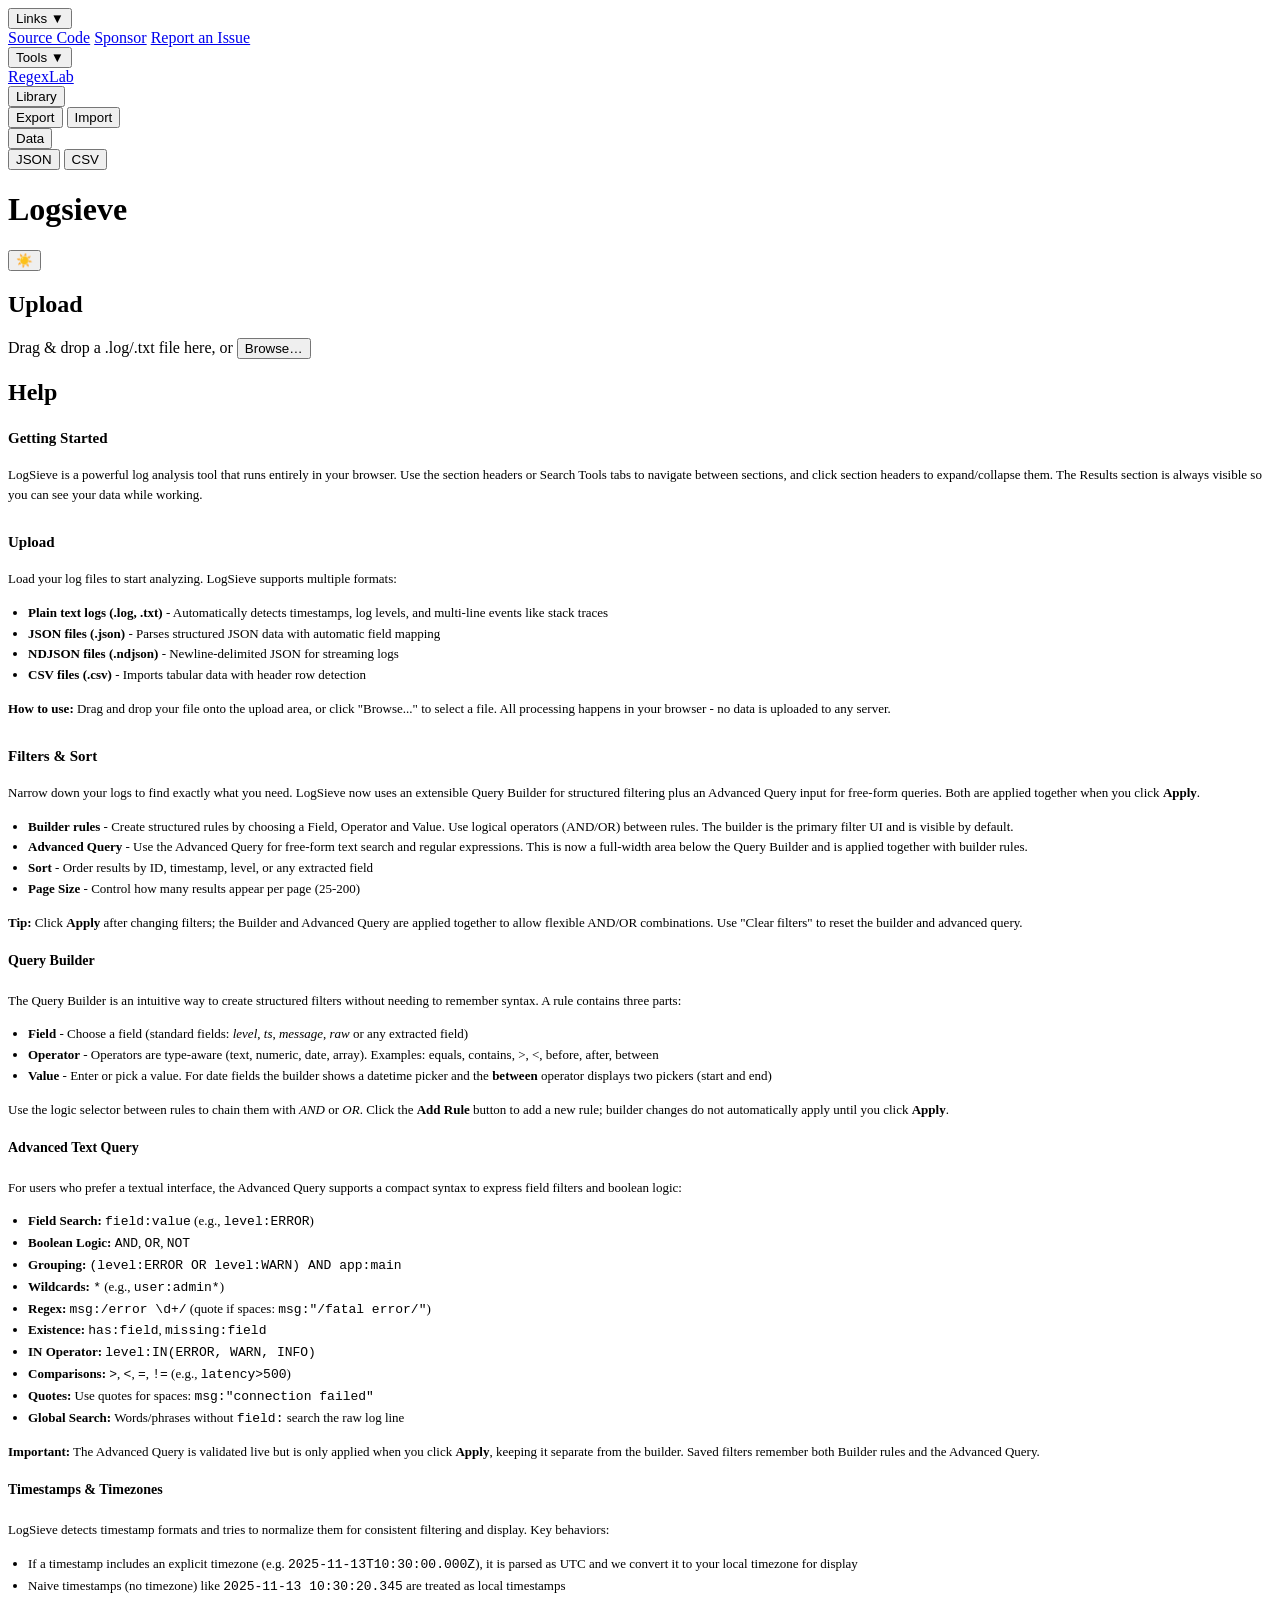
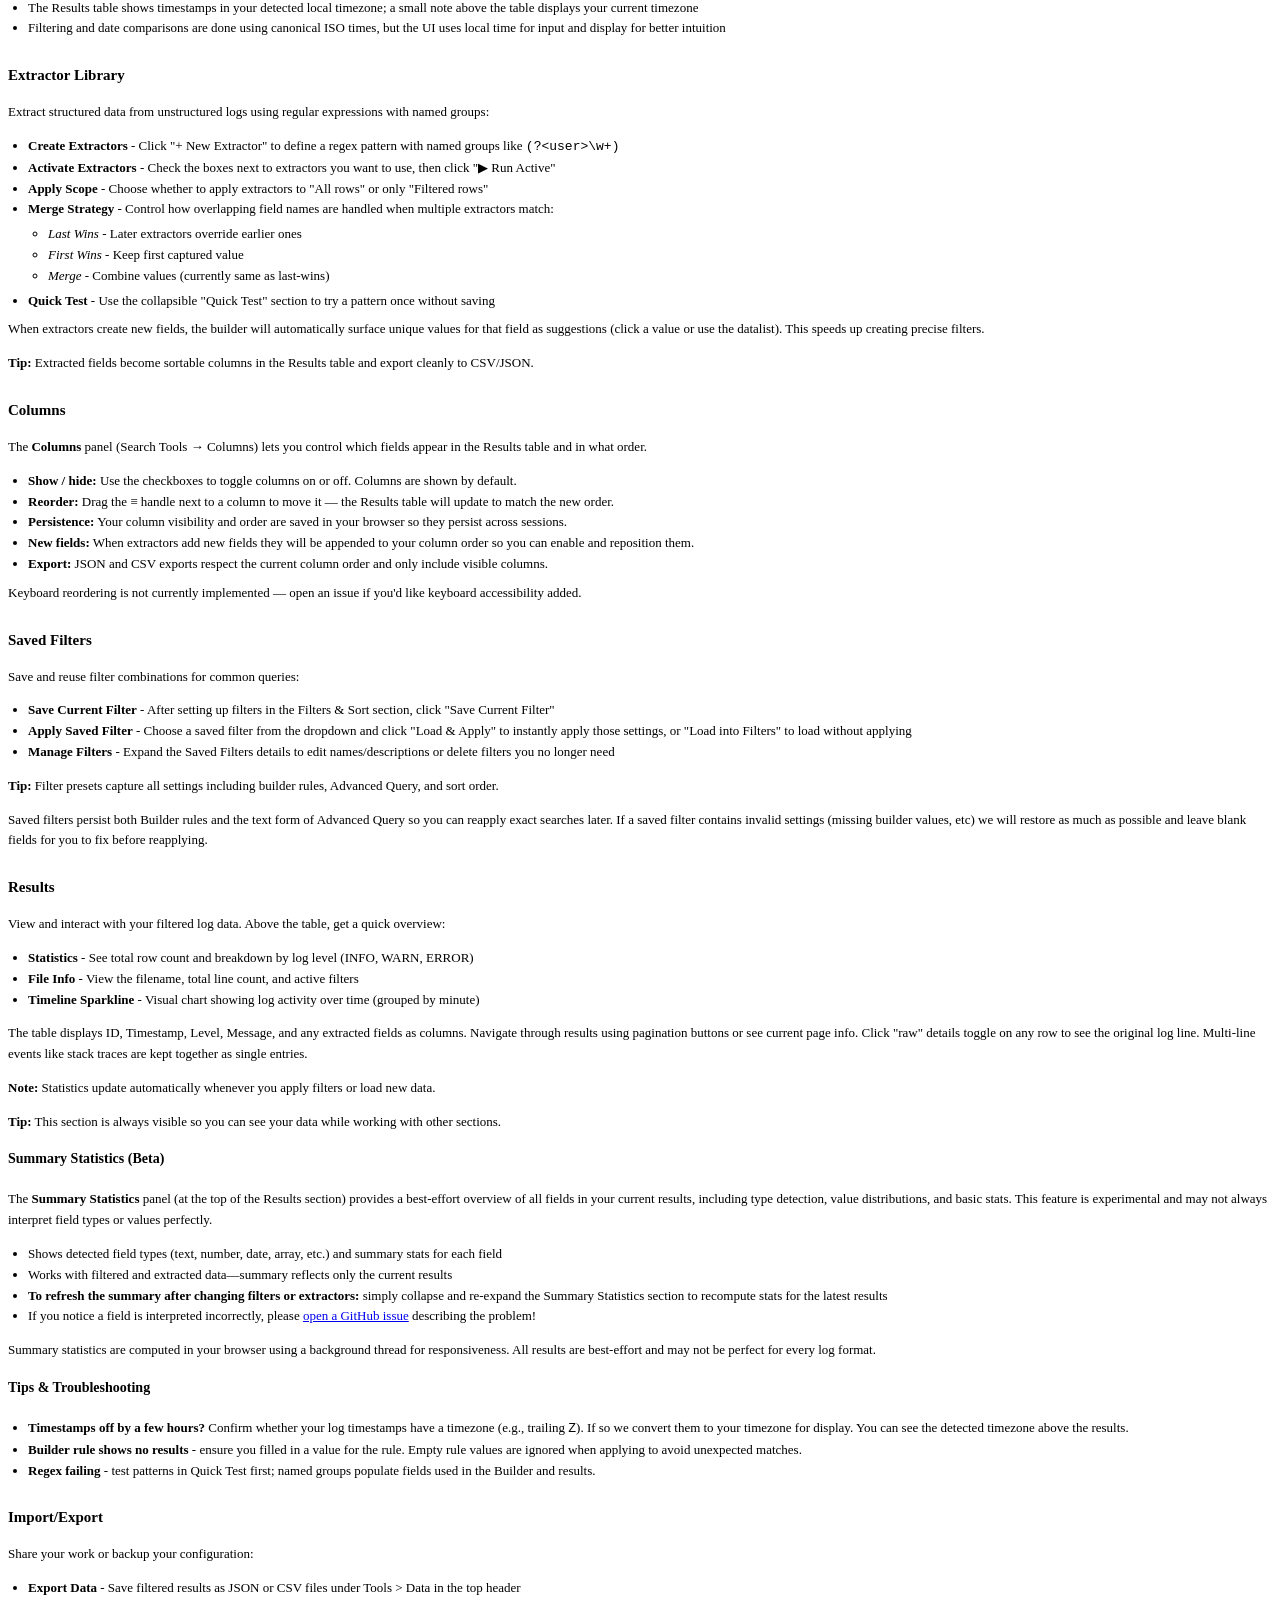
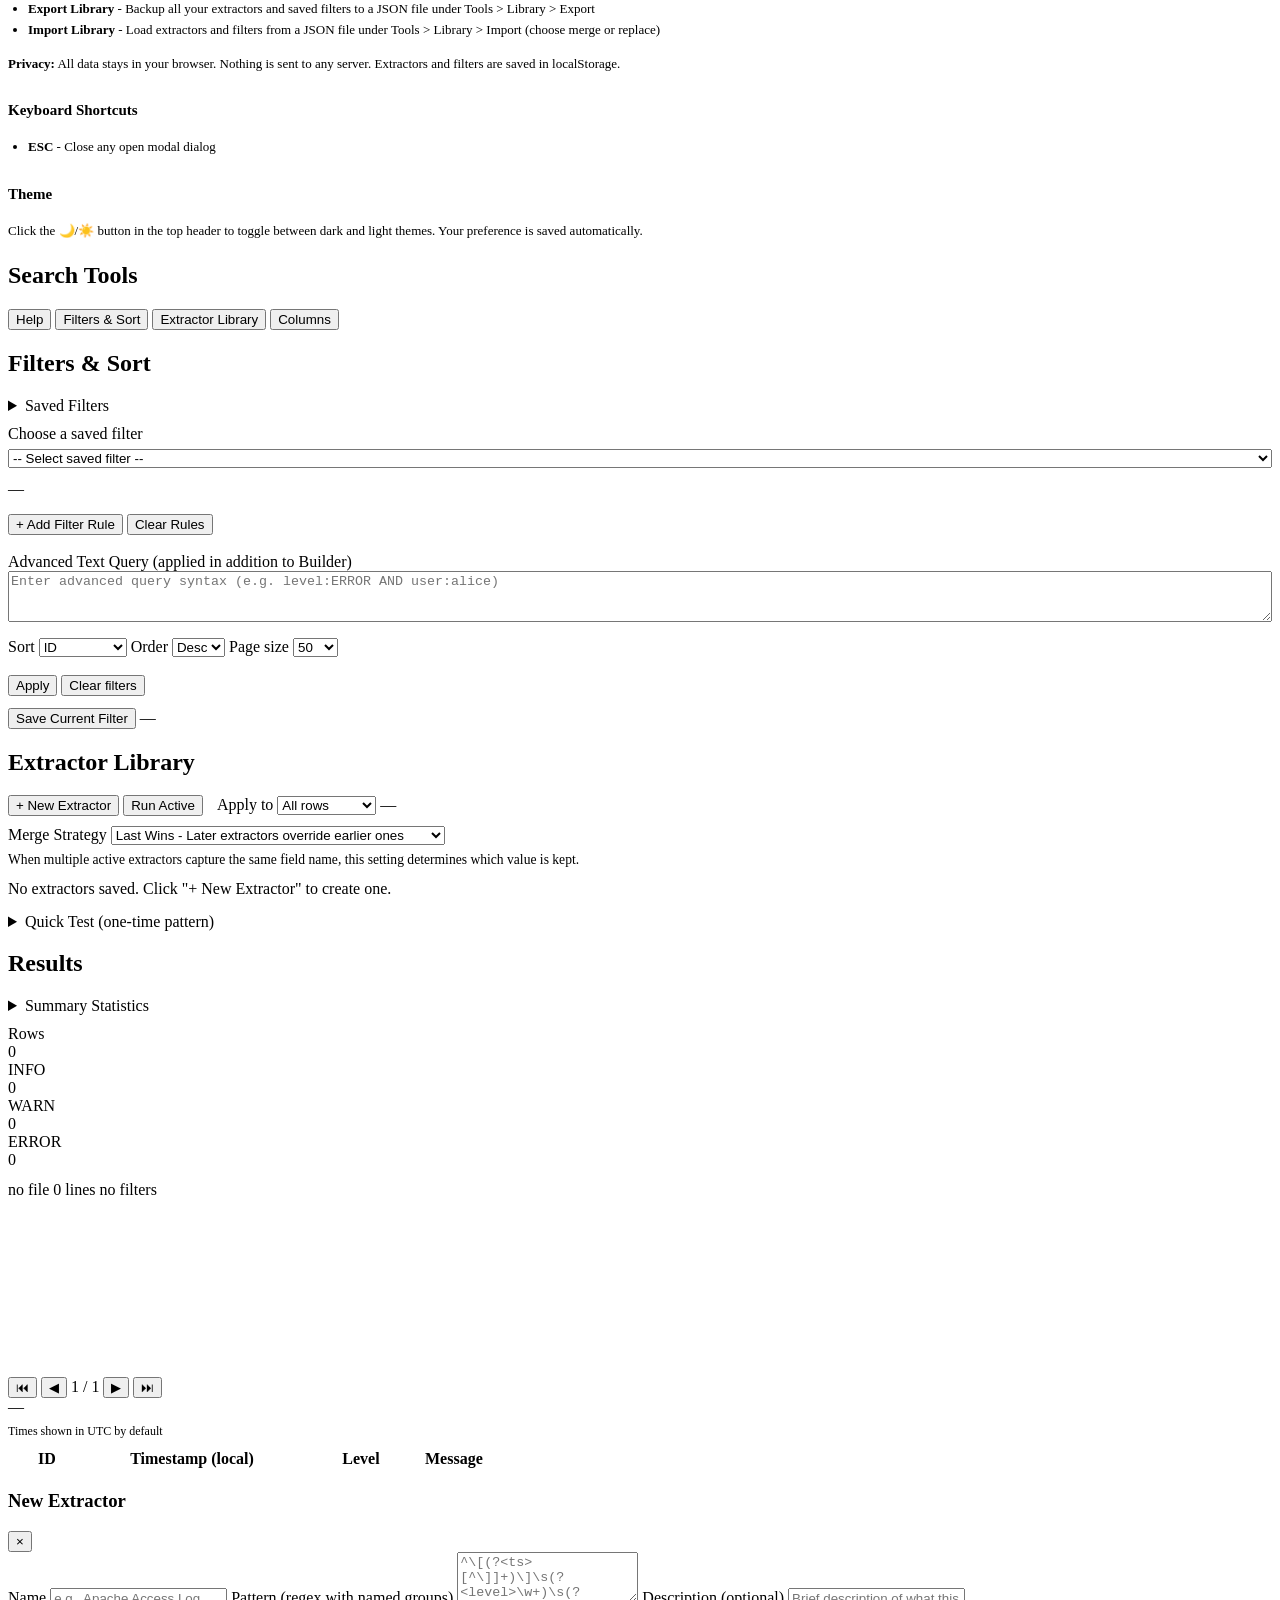
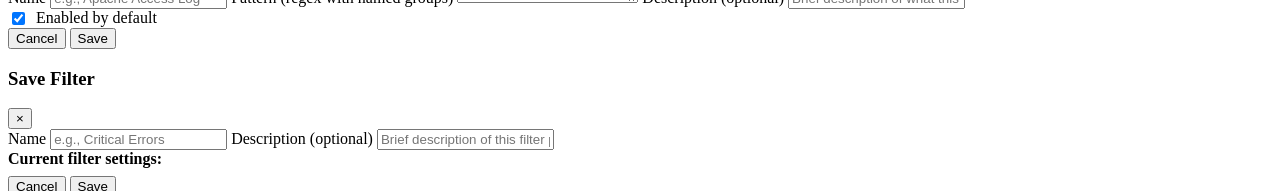
==== index.html @ e7fd7c41 "Update copyright information and repository links in documentation" ====
<!doctype html>
<html lang="en">

<head>
  <meta charset="utf-8" />
  <meta name="viewport" content="width=device-width, initial-scale=1, maximum-scale=5, user-scalable=yes" />
  <title>LogSieve — single‑file web app</title>
  <link rel="stylesheet" href="logsieve.css">
</head>

<body>
  <header>
    <div class="header-top">
      <div class="dropdown-group">
        <div class="dropdown">
          <button class="btn dropdown-toggle" id="linksDropdown">Links ▼</button>
          <div class="dropdown-menu" id="linksMenu">
            <a href="https://github.com/McIndi/logsieve" target="_blank">Source Code</a>
            <a href="https://github.com/sponsors/notesofcliff" target="_blank">Sponsor</a>
            <a href="https://github.com/McIndi/logsieve/issues" target="_blank">Report an Issue</a>
          </div>
        </div>
        <div class="dropdown">
          <button class="btn dropdown-toggle" id="toolsDropdown">Tools ▼</button>
          <div class="dropdown-menu" id="toolsMenu">
            <a href="regexlab.html">RegexLab</a>
            <div class="dropdown-submenu">
              <button class="dropdown-submenu-toggle">Library</button>
              <div class="dropdown-menu">
                <button id="exportLibrary">Export</button>
                <button id="importLibrary">Import</button>
              </div>
            </div>
            <div class="dropdown-submenu">
              <button class="dropdown-submenu-toggle">Data</button>
              <div class="dropdown-menu">
                <button id="exportJSON">JSON</button>
                <button id="exportCSV">CSV</button>
              </div>
            </div>
          </div>
        </div>
      </div>
      <h1>Logsieve</h1>
      <button class="btn theme-toggle" id="themeToggle" title="Toggle theme">
        <span class="theme-icon">☀️</span>
      </button>
      <input type="file" id="importFile" accept=".json" hidden />
    </div>
  </header>

  <div class="app-container">
    <!-- Sidebar removed — navigation is now performed via section headers and Search Tools tabs -->

    <main class="main-content">
      <!-- Upload Section (moved to top) -->
      <section class="section-card active" id="section-upload" data-section="upload">
        <h2 class="section-header">
          <span>Upload</span>
        </h2>
        <div class="section-content">
          <div class="pad">
            <div id="drop" class="drop">
              Drag & drop a .log/.txt file here, or <button class="btn" id="pick">Browse…</button>
              <input type="file" id="file" accept=".log,.txt,.json,.ndjson,.csv" hidden />
            </div>
            <div id="uploadProgress" class="progress-container" style="display:none;">
              <div class="progress-bar">
                <div class="progress-fill" id="uploadProgressFill"></div>
              </div>
              <div class="progress-text" id="uploadProgressText">Parsing...</div>
            </div>
          </div>
        </div>
      </section>

      <!-- Help Section -->
      <section class="section-card" id="section-help" data-section="help">
        <h2 class="section-header">
          <span>Help</span>
        </h2>
        <div class="section-content">
          <div class="pad">
            <div style="font-size:13px; line-height:1.6; color:var(--muted)">
              <h3 style="margin-top:0; font-size:15px; color:var(--ink)">Getting Started</h3>
              <p>LogSieve is a powerful log analysis tool that runs entirely in your browser. Use the section headers or
                Search Tools tabs to navigate between sections, and click section headers to expand/collapse them. The
                Results section is always visible so you can see your data while working.</p>

              <h3 style="margin-top:1.5rem; font-size:15px; color:var(--ink)">Upload</h3>
              <p>Load your log files to start analyzing. LogSieve supports multiple formats:</p>
              <ul style="margin:8px 0; padding-left:20px">
                <li><strong>Plain text logs (.log, .txt)</strong> - Automatically detects timestamps, log levels, and
                  multi-line events like stack traces</li>
                <li><strong>JSON files (.json)</strong> - Parses structured JSON data with automatic field mapping</li>
                <li><strong>NDJSON files (.ndjson)</strong> - Newline-delimited JSON for streaming logs</li>
                <li><strong>CSV files (.csv)</strong> - Imports tabular data with header row detection</li>
              </ul>
              <p><strong>How to use:</strong> Drag and drop your file onto the upload area, or click "Browse..." to
                select a file. All processing happens in your browser - no data is uploaded to any server.</p>

              <h3 style="margin-top:1.5rem; font-size:15px; color:var(--ink)">Filters & Sort</h3>
              <p>Narrow down your logs to find exactly what you need. LogSieve now uses an extensible Query Builder for
                structured filtering plus an Advanced Query input for free-form queries. Both are applied together when
                you click <strong>Apply</strong>.</p>
              <ul style="margin:8px 0; padding-left:20px">
                <li><strong>Builder rules</strong> - Create structured rules by choosing a Field, Operator and Value.
                  Use logical operators (AND/OR) between rules. The builder is the primary filter UI and is visible by
                  default.</li>
                <li><strong>Advanced Query</strong> - Use the Advanced Query for free-form text search and regular
                  expressions. This is now a full-width area below the Query Builder and is applied together with
                  builder rules.</li>
                <li><strong>Sort</strong> - Order results by ID, timestamp, level, or any extracted field</li>
                <li><strong>Page Size</strong> - Control how many results appear per page (25-200)</li>
              </ul>
              <p><strong>Tip:</strong> Click <strong>Apply</strong> after changing filters; the Builder and Advanced
                Query are applied together to allow flexible AND/OR combinations. Use "Clear filters" to reset the
                builder and advanced query.</p>

              <h4 style="margin-top:1rem; font-size:14px; color:var(--ink)">Query Builder</h4>
              <p>The Query Builder is an intuitive way to create structured filters without needing to remember syntax.
                A rule contains three parts:</p>
              <ul style="margin:8px 0; padding-left:20px">
                <li><strong>Field</strong> - Choose a field (standard fields: <em>level</em>, <em>ts</em>,
                  <em>message</em>, <em>raw</em> or any extracted field)
                </li>
                <li><strong>Operator</strong> - Operators are type-aware (text, numeric, date, array). Examples: equals,
                  contains, &gt;, &lt;, before, after, between</li>
                <li><strong>Value</strong> - Enter or pick a value. For date fields the builder shows a datetime picker
                  and the <strong>between</strong> operator displays two pickers (start and end)</li>
              </ul>
              <p>Use the logic selector between rules to chain them with <em>AND</em> or <em>OR</em>. Click the
                <strong>Add Rule</strong> button to add a new rule; builder changes do not automatically apply until you
                click <strong>Apply</strong>.
              </p>

              <h4 style="margin-top:1rem; font-size:14px; color:var(--ink)">Advanced Text Query</h4>
              <p>For users who prefer a textual interface, the Advanced Query supports a compact syntax to express field
                filters and boolean logic:</p>
              <ul style="margin:8px 0; padding-left:20px">
                <li><strong>Field Search:</strong> <code>field:value</code> (e.g., <code>level:ERROR</code>)</li>
                <li><strong>Boolean Logic:</strong> <code>AND</code>, <code>OR</code>, <code>NOT</code></li>
                <li><strong>Grouping:</strong> <code>(level:ERROR OR level:WARN) AND app:main</code></li>
                <li><strong>Wildcards:</strong> <code>*</code> (e.g., <code>user:admin*</code>)</li>
                <li><strong>Regex:</strong> <code>msg:/error \d+/</code> (quote if spaces:
                  <code>msg:"/fatal error/"</code>)</li>
                <li><strong>Existence:</strong> <code>has:field</code>, <code>missing:field</code></li>
                <li><strong>IN Operator:</strong> <code>level:IN(ERROR, WARN, INFO)</code></li>
                <li><strong>Comparisons:</strong> <code>&gt;</code>, <code>&lt;</code>, <code>=</code>, <code>!=</code>
                  (e.g., <code>latency&gt;500</code>)</li>
                <li><strong>Quotes:</strong> Use quotes for spaces: <code>msg:"connection failed"</code></li>
                <li><strong>Global Search:</strong> Words/phrases without <code>field:</code> search the raw log line
                </li>
              </ul>
              <p><strong>Important:</strong> The Advanced Query is validated live but is only applied when you click
                <strong>Apply</strong>, keeping it separate from the builder. Saved filters remember both Builder rules
                and the Advanced Query.
              </p>

              <h4 style="margin-top:1rem; font-size:14px; color:var(--ink)">Timestamps & Timezones</h4>
              <p>LogSieve detects timestamp formats and tries to normalize them for consistent filtering and display.
                Key behaviors:</p>
              <ul style="margin:8px 0; padding-left:20px">
                <li>If a timestamp includes an explicit timezone (e.g. <code>2025-11-13T10:30:00.000Z</code>), it is
                  parsed as UTC and we convert it to your local timezone for display</li>
                <li>Naive timestamps (no timezone) like <code>2025-11-13 10:30:20.345</code> are treated as local
                  timestamps</li>
                <li>The Results table shows timestamps in your detected local timezone; a small note above the table
                  displays your current timezone</li>
                <li>Filtering and date comparisons are done using canonical ISO times, but the UI uses local time for
                  input and display for better intuition</li>
              </ul>

              <h3 style="margin-top:1.5rem; font-size:15px; color:var(--ink)">Extractor Library</h3>
              <p>Extract structured data from unstructured logs using regular expressions with named groups:</p>
              <ul style="margin:8px 0; padding-left:20px">
                <li><strong>Create Extractors</strong> - Click "+ New Extractor" to define a regex pattern with named
                  groups like <code>(?&lt;user&gt;\w+)</code></li>
                <li><strong>Activate Extractors</strong> - Check the boxes next to extractors you want to use, then
                  click "▶ Run Active"</li>
                <li><strong>Apply Scope</strong> - Choose whether to apply extractors to "All rows" or only "Filtered
                  rows"</li>
                <li><strong>Merge Strategy</strong> - Control how overlapping field names are handled when multiple
                  extractors match:
                  <ul style="margin:4px 0; padding-left:20px">
                    <li><em>Last Wins</em> - Later extractors override earlier ones</li>
                    <li><em>First Wins</em> - Keep first captured value</li>
                    <li><em>Merge</em> - Combine values (currently same as last-wins)</li>
                  </ul>
                </li>
                <li><strong>Quick Test</strong> - Use the collapsible "Quick Test" section to try a pattern once without
                  saving</li>
              </ul>
              <p style="margin-top:8px">When extractors create new fields, the builder will automatically surface unique
                values for that field as suggestions (click a value or use the datalist). This speeds up creating
                precise filters.</p>
              <p><strong>Tip:</strong> Extracted fields become sortable columns in the Results table and export cleanly
                to CSV/JSON.</p>
              <h3 style="margin-top:1.5rem; font-size:15px; color:var(--ink)">Columns</h3>
              <p>The <strong>Columns</strong> panel (Search Tools → Columns) lets you control which fields appear in the
                Results table and in what order.</p>
              <ul style="margin:8px 0; padding-left:20px">
                <li><strong>Show / hide:</strong> Use the checkboxes to toggle columns on or off. Columns are shown by
                  default.</li>
                <li><strong>Reorder:</strong> Drag the ≡ handle next to a column to move it — the Results table will
                  update to match the new order.</li>
                <li><strong>Persistence:</strong> Your column visibility and order are saved in your browser so they
                  persist across sessions.</li>
                <li><strong>New fields:</strong> When extractors add new fields they will be appended to your column
                  order so you can enable and reposition them.</li>
                <li><strong>Export:</strong> JSON and CSV exports respect the current column order and only include
                  visible columns.</li>
              </ul>
              <p style="margin-top:6px; color:var(--muted); font-size:13px">Keyboard reordering is not currently
                implemented — open an issue if you'd like keyboard accessibility added.</p>

              <h3 style="margin-top:1.5rem; font-size:15px; color:var(--ink)">Saved Filters</h3>
              <p>Save and reuse filter combinations for common queries:</p>
              <ul style="margin:8px 0; padding-left:20px">
                <li><strong>Save Current Filter</strong> - After setting up filters in the Filters & Sort section, click
                  "Save Current Filter"</li>
                <li><strong>Apply Saved Filter</strong> - Choose a saved filter from the dropdown and click "Load &
                  Apply" to instantly apply those settings, or "Load into Filters" to load without applying</li>
                <li><strong>Manage Filters</strong> - Expand the Saved Filters details to edit names/descriptions or
                  delete filters you no longer need</li>
              </ul>
              <p><strong>Tip:</strong> Filter presets capture all settings including builder rules, Advanced Query, and
                sort order.</p>
              <p>Saved filters persist both Builder rules and the text form of Advanced Query so you can reapply exact
                searches later. If a saved filter contains invalid settings (missing builder values, etc) we will
                restore as much as possible and leave blank fields for you to fix before reapplying.</p>

              <h3 style="margin-top:1.5rem; font-size:15px; color:var(--ink)">Results</h3>

              <p>View and interact with your filtered log data. Above the table, get a quick overview:</p>
              <ul style="margin:8px 0; padding-left:20px">
                <li><strong>Statistics</strong> - See total row count and breakdown by log level (INFO, WARN, ERROR)</li>
                <li><strong>File Info</strong> - View the filename, total line count, and active filters</li>
                <li><strong>Timeline Sparkline</strong> - Visual chart showing log activity over time (grouped by minute)</li>
              </ul>
              <p>The table displays ID, Timestamp, Level, Message, and any extracted fields as columns. Navigate through results using pagination buttons or see current page info. Click "raw" details toggle on any row to see the original log line. Multi-line events like stack traces are kept together as single entries.</p>
              <p><strong>Note:</strong> Statistics update automatically whenever you apply filters or load new data.</p>
              <p><strong>Tip:</strong> This section is always visible so you can see your data while working with other sections.</p>

              <h4 style="margin-top:1rem; font-size:14px; color:var(--ink)">Summary Statistics (Beta)</h4>
              <p>The <strong>Summary Statistics</strong> panel (at the top of the Results section) provides a best-effort overview of all fields in your current results, including type detection, value distributions, and basic stats. This feature is experimental and may not always interpret field types or values perfectly.</p>
              <ul style="margin:8px 0; padding-left:20px">
                <li>Shows detected field types (text, number, date, array, etc.) and summary stats for each field</li>
                <li>Works with filtered and extracted data—summary reflects only the current results</li>
                <li><strong>To refresh the summary after changing filters or extractors:</strong> simply collapse and re-expand the Summary Statistics section to recompute stats for the latest results</li>
                <li>If you notice a field is interpreted incorrectly, please <a href="https://github.com/McIndi/logsieve/issues" target="_blank">open a GitHub issue</a> describing the problem!</li>
              </ul>
              <p style="color:var(--muted); font-size:13px">Summary statistics are computed in your browser using a background thread for responsiveness. All results are best-effort and may not be perfect for every log format.</p>

              <h4 style="margin-top:1rem; font-size:14px; color:var(--ink)">Tips & Troubleshooting</h4>
              <ul style="margin:8px 0; padding-left:20px">
                <li><strong>Timestamps off by a few hours?</strong> Confirm whether your log timestamps have a timezone
                  (e.g., trailing <code>Z</code>). If so we convert them to your timezone for display. You can see the
                  detected timezone above the results.</li>
                <li><strong>Builder rule shows no results</strong> - ensure you filled in a value for the rule. Empty
                  rule values are ignored when applying to avoid unexpected matches.</li>
                <li><strong>Regex failing</strong> - test patterns in Quick Test first; named groups populate fields
                  used in the Builder and results.</li>
              </ul>

              <h3 style="margin-top:1.5rem; font-size:15px; color:var(--ink)">Import/Export</h3>
              <p>Share your work or backup your configuration:</p>
              <ul style="margin:8px 0; padding-left:20px">
                <li><strong>Export Data</strong> - Save filtered results as JSON or CSV files under Tools > Data in the
                  top header</li>
                <li><strong>Export Library</strong> - Backup all your extractors and saved filters to a JSON file under
                  Tools > Library > Export</li>
                <li><strong>Import Library</strong> - Load extractors and filters from a JSON file under Tools > Library
                  > Import (choose merge or replace)</li>
              </ul>
              <p><strong>Privacy:</strong> All data stays in your browser. Nothing is sent to any server. Extractors and
                filters are saved in localStorage.</p>

              <h3 style="margin-top:1.5rem; font-size:15px; color:var(--ink)">Keyboard Shortcuts</h3>
              <ul style="margin:8px 0; padding-left:20px">
                <li><strong>ESC</strong> - Close any open modal dialog</li>
              </ul>

              <h3 style="margin-top:1.5rem; font-size:15px; color:var(--ink)">Theme</h3>
              <p>Click the 🌙/☀️ button in the top header to toggle between dark and light themes. Your preference is
                saved automatically.</p>
            </div>
          </div>
        </div>
      </section>

      <!-- Search Tools (tabs) - collapsed by default -->
      <section class="section-card" id="section-search" data-section="search">
        <h2 class="section-header">
          <span>Search Tools</span>
        </h2>
        <div class="section-content">
          <div class="pad">
            <div class="tabs">
              <div class="tab-nav" role="tablist">
                <button class="tab-btn active" role="tab" data-tab="help">Help</button>
                <button class="tab-btn" role="tab" data-tab="filters">Filters & Sort</button>
                <button class="tab-btn" role="tab" data-tab="extractors">Extractor Library</button>
                <button class="tab-btn" role="tab" data-tab="columns">Columns</button>
              </div>
              <div class="tab-panels">
                <div class="tab-panel" id="tab-help" role="tabpanel"></div>
                <div class="tab-panel" id="tab-filters" role="tabpanel" style="display:none"></div>
                <div class="tab-panel" id="tab-extractors" role="tabpanel" style="display:none"></div>
                <div class="tab-panel" id="tab-columns" role="tabpanel" style="display:none">
                  <div class="pad">
                    <h3 style="margin-top:0; font-size:15px">Columns</h3>
                    <p style="margin:6px 0 12px 0; color:var(--muted); font-size:13px">Toggle which columns are visible
                      in the Results table.</p>
                    <div id="columnsList" class="library-list">
                      <div class="empty-state">No columns available yet. Load a file or run extractors to populate
                        columns.</div>
                    </div>
                  </div>
                </div>
              </div>
            </div>
          </div>
        </div>
      </section>

      <!-- Upload Section: moved to top to prioritize file selection -->

      <!-- Filters & Sort Section -->
      <section class="section-card" id="section-filters" data-section="filters">
        <h2 class="section-header">
          <span>Filters & Sort</span>
        </h2>
        <div class="section-content">
          <div class="pad">
            <!-- Saved Filters - collapsed by default and integrated into Filters & Sort -->
            <details id="savedFiltersDetails" style="margin-bottom:10px">
              <summary>Saved Filters</summary>
              <div style="margin-top:8px">
                <div style="margin-top:8px" id="savedFilterActions">
                  <button class="btn" id="loadSavedFilter">Load into Filters</button>
                  <button class="btn ghost" id="applySavedFilter">Load & Apply</button>
                </div>
                <div id="savedFilterProgress" class="progress-container" style="display:none; margin-top:8px;">
                  <div class="progress-bar">
                    <div class="progress-fill" id="savedFilterProgressFill"></div>
                  </div>
                  <div class="progress-text" id="savedFilterProgressText">Applying saved filter...</div>
                </div>
                <div id="filterList" class="library-list" style="margin-top:12px"></div>
              </div>
            </details>
            <!-- Saved filter selector below the collapsed section (always visible) -->
            <div style="margin-bottom:12px">
              <label class="wide">Choose a saved filter
                <select id="savedFilterSelect" style="width:100%; margin-top:6px">
                  <option value="">-- Select saved filter --</option>
                </select>
              </label>
            </div>
            <div class="flex" style="margin-top:10px">
              <span class="right pill" id="info">—</span>
            </div>
            <!-- Query Builder (initially hidden until toggled) -->
            <div id="filterBuilder" style="margin-top:16px; display:block;">
              <div id="rulesContainer"></div>
              <div style="margin-top:8px">
                <button class="btn" id="addFilterRule">+ Add Filter Rule</button>
                <button class="btn ghost" id="clearFilterRules">Clear Rules</button>
              </div>
              <div id="builderPreview" style="margin-top:10px; font-family:monospace; color:var(--muted)"></div>
            </div>
            <!-- Advanced Query: full width below the builder -->
            <div style="margin-top:18px">
              <label class="wide"> Advanced Text Query (applied in addition to Builder)
                <textarea id="textQuery" placeholder="Enter advanced query syntax (e.g. level:ERROR AND user:alice)"
                  rows="3" style="width:100%; box-sizing:border-box; resize:vertical;"></textarea>
              </label>
              <div id="queryFields" style="margin-top:6px; display:flex; gap:8px; flex-wrap:wrap"></div>
              <div id="queryError" style="color: #ffb4b4; font-size:12px; margin-top:6px"></div>
            </div>
            <div class="controls">
              <!-- Advanced Query moved below the Builder; use it for complex text/regex conditions -->
              <!-- Level/From/To moved into Builder rules; use the builder to restrict by level and time -->
              <!-- Regex moved to Advanced Query details -->
              <label> Sort
                <select id="sort">
                  <option value="id">ID</option>
                  <option value="ts">Timestamp</option>
                  <option value="level">Level</option>
                </select>
              </label>
              <label> Order
                <select id="order">
                  <option value="desc">Desc</option>
                  <option value="asc">Asc</option>
                </select>
              </label>
              <label> Page size
                <select id="per">
                  <option>25</option>
                  <option selected>50</option>
                  <option>100</option>
                  <option>200</option>
                </select>
              </label>
            </div>
            <div id="filterProgress" class="progress-container" style="display:none;">
              <div class="progress-bar">
                <div class="progress-fill" id="filterProgressFill"></div>
              </div>
              <div class="progress-text" id="filterProgressText">Applying filters...</div>
            </div>
            <div class="flex" style="margin-top:18px">
              <button class="btn" id="apply">Apply</button>
              <button class="btn ghost" id="clear">Clear filters</button>
            </div>

            <!-- Save Current Filter moved to bottom of Filters & Sort -->
            <div class="flex" style="margin-top:12px">
              <button class="btn" id="saveCurrentFilter" title="Save the current filter settings as a preset">Save
                Current Filter</button>
              <span class="right pill" id="filterLibInfo">—</span>
            </div>
          </div>
        </div>
      </section>

      <!-- Extractor Library Section -->
      <section class="section-card" id="section-extractors" data-section="extractors">
        <h2 class="section-header">
          <span>Extractor Library</span>
        </h2>
        <div class="section-content">
          <div class="pad">
            <div class="flex" style="margin-bottom:10px">
              <button class="btn" id="addExtractor" title="Create a new regex extractor">+ New Extractor</button>
              <button class="btn ghost" id="runActiveExtractors" title="Apply all checked extractors">Run
                Active</button>
              <label style="margin-left:10px"> Apply to
                <select id="extractScope" title="Choose whether to apply extractors to all rows or only filtered rows">
                  <option value="all">All rows</option>
                  <option value="filtered">Filtered rows</option>
                </select>
              </label>
              <span class="right pill" id="extractInfo">—</span>
            </div>
            <div id="extractorProgress" class="progress-container" style="display:none;">
              <div class="progress-bar">
                <div class="progress-fill" id="extractorProgressFill"></div>
              </div>
              <div class="progress-text" id="extractorProgressText">Running extractors...</div>
            </div>

            <div class="controls" style="margin-bottom:10px">
              <label> Merge Strategy
                <select id="mergeStrategy" title="How to handle when multiple extractors capture the same field">
                  <option value="last-wins">Last Wins - Later extractors override earlier ones</option>
                  <option value="first-wins">First Wins - Keep first captured value, skip later ones</option>
                  <option value="merge">Merge - Combine all values (same as last-wins)</option>
                </select>
              </label>
              <div style="font-size:0.85em; color:var(--muted); margin-top:5px; line-height:1.4">
                When multiple active extractors capture the same field name, this setting determines which value is
                kept.
              </div>
            </div>

            <div id="extractorList" class="library-list">
              <div class="empty-state">No extractors saved. Click "+ New Extractor" to create one.</div>
            </div>

            <details style="margin-top:15px">
              <summary style="cursor:pointer; font-weight:500">Quick Test (one-time pattern)</summary>
              <div class="controls" style="margin-top:10px">
                <label class="wide"> Pattern
                  <input type="text" id="extractPattern"
                    placeholder="^\[(?<ts>[^\]]+)\]\s(?<level>\w+)\s(?<message>.*)$" />
                </label>
              </div>
              <div class="flex" style="margin-top:10px">
                <button class="btn" id="runExtract">Test Pattern</button>
              </div>
            </details>

          </div>
        </div>
      </section>

      <!-- Saved Filters moved into Filters & Sort (UI updated below) -->

      <!-- Summary merged into Results (see below) -->

      <!-- Results Section (Always Visible) -->
      <section class="section-card always-visible" id="section-results" data-section="results">
        <h2 class="section-header">
          <span>Results</span>
        </h2>
        <details id="summary-details" style="margin-top:20px">
          <summary style="cursor:pointer; font-weight:500; margin-bottom:10px">Summary Statistics</summary>
          <div id="summary-progress" class="progress-container" style="display:none;">
            <div class="progress-bar">
              <div class="progress-fill" id="summary-progress-fill"></div>
            </div>
            <div class="progress-text" id="summary-progress-text">Computing statistics...</div>
          </div>
          <div id="summary-results"></div>
        </details>
        <div class="section-content">
          <div class="pad">
            <div class="stats" style="margin-bottom:12px">
              <div class="stat">
                <div class="k">Rows</div>
                <div class="v" id="sRows">0</div>
              </div>
              <div class="stat ok">
                <div class="k">INFO</div>
                <div class="v" id="sInfo">0</div>
              </div>
              <div class="stat warn">
                <div class="k">WARN</div>
                <div class="v" id="sWarn">0</div>
              </div>
              <div class="stat err">
                <div class="k">ERROR</div>
                <div class="v" id="sErr">0</div>
              </div>
            </div>
            <div class="tags" style="margin-bottom:12px">
              <span class="tag" id="fileTag">no file</span>
              <span class="tag" id="countTag">0 lines</span>
              <span class="tag" id="filterTag">no filters</span>
            </div>
            <div style="margin-bottom:12px"><canvas id="spark"></canvas></div>
            <div class="flex" style="margin-bottom:8px">
              <div class="pagination">
                <button class="btn" id="first">⏮</button>
                <button class="btn" id="prev">◀</button>
                <span class="pill" id="pageLabel">1 / 1</span>
                <button class="btn" id="next">▶</button>
                <button class="btn" id="last">⏭</button>
              </div>
              <span class="right pill" id="renderInfo">—</span>
            </div>
            <div id="tzInfo" style="font-size:12px; color:var(--muted); margin-bottom:8px;">Times shown in UTC by
              default</div>
            <div class="table-container">
              <table>
                <thead>
                  <tr id="thead-row">
                    <th style="width:72px">ID</th>
                    <th style="width:210px">Timestamp (<span id="tzLabel">local</span>)</th>
                    <th style="width:120px">Level</th>
                    <th>Message</th>
                  </tr>
                </thead>
                <tbody id="tbody"></tbody>
              </table>
            </div>
          </div>
        </div>
      </section>
    </main>
  </div>

  <!-- Extractor Modal -->
  <div id="extractorModal" class="modal">
    <div class="modal-content">
      <div class="modal-header">
        <h3 id="extractorModalTitle">New Extractor</h3>
        <button class="modal-close" id="closeExtractorModal">&times;</button>
      </div>
      <div class="modal-body">
        <label>Name
          <input type="text" id="extractorName" placeholder="e.g., Apache Access Log" />
        </label>
        <label>Pattern (regex with named groups)
          <textarea id="extractorPattern" rows="3"
            placeholder="^\[(?<ts>[^\]]+)\]\s(?<level>\w+)\s(?<message>.*)$"></textarea>
        </label>
        <label>Description (optional)
          <input type="text" id="extractorDesc" placeholder="Brief description of what this extracts" />
        </label>
        <label style="display:flex; align-items:center; gap:8px">
          <input type="checkbox" id="extractorEnabled" checked />
          <span>Enabled by default</span>
        </label>
      </div>
      <div class="modal-footer">
        <button class="btn ghost" id="cancelExtractor">Cancel</button>
        <button class="btn" id="saveExtractor">Save</button>
      </div>
    </div>
  </div>

  <!-- Filter Modal -->
  <div id="filterModal" class="modal">
    <div class="modal-content">
      <div class="modal-header">
        <h3 id="filterModalTitle">Save Filter</h3>
        <button class="modal-close" id="closeFilterModal">&times;</button>
      </div>
      <div class="modal-body">
        <label>Name
          <input type="text" id="filterName" placeholder="e.g., Critical Errors" />
        </label>
        <label>Description (optional)
          <input type="text" id="filterDesc" placeholder="Brief description of this filter preset" />
        </label>
        <div class="filter-preview">
          <strong>Current filter settings:</strong>
          <div id="filterPreview" style="margin-top:8px; font-size:0.9em; color:var(--text-dim)"></div>
        </div>
      </div>
      <div class="modal-footer">
        <button class="btn ghost" id="cancelFilter">Cancel</button>
        <button class="btn" id="saveFilter">Save</button>
      </div>
    </div>
  </div>

  <script src="shared.js"></script>
  <script src="logsieve.js"></script>
</body>

</html>
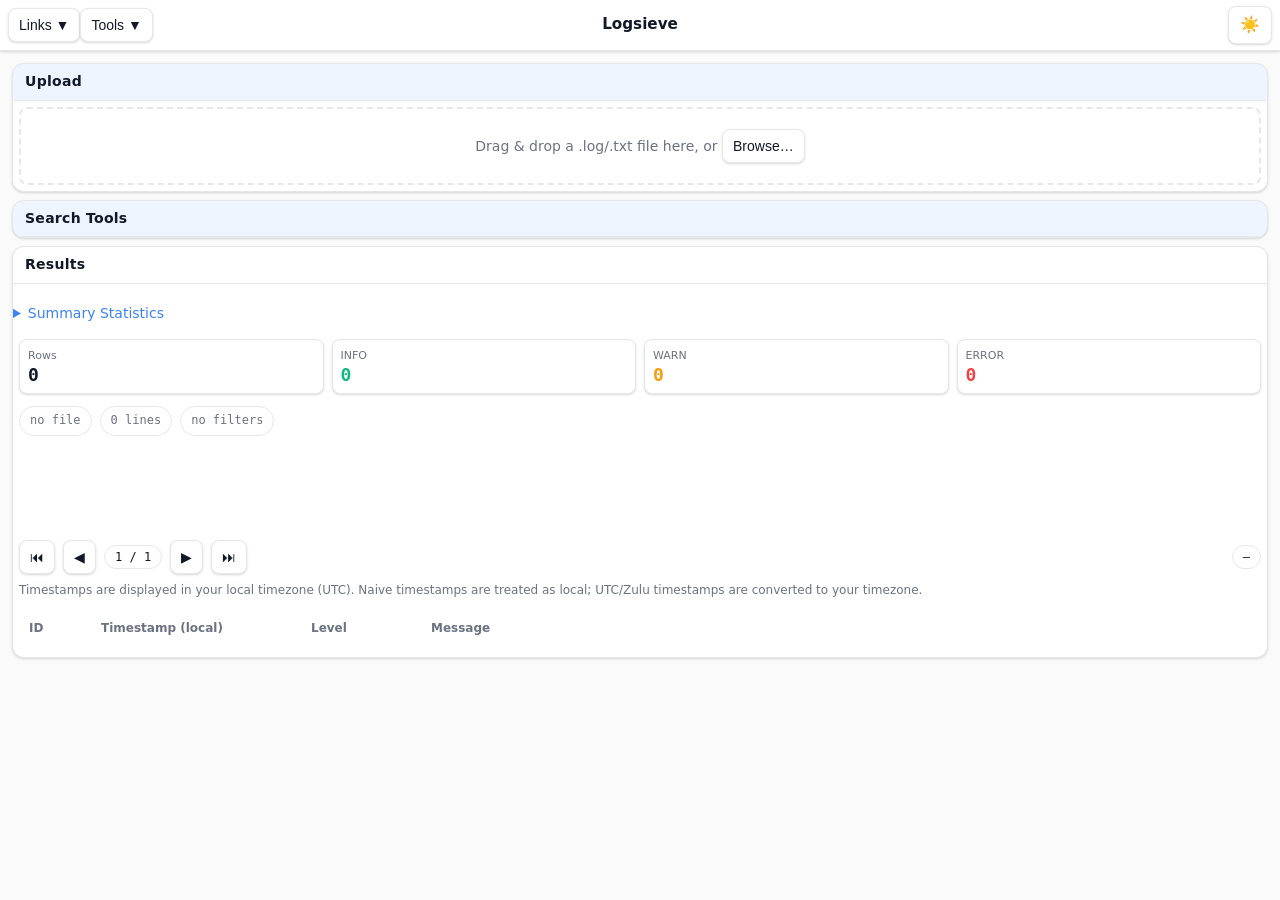
==== commit cbe7cc08: "feat(transforms): implement row transformation logic and UI integration - Added storage methods for " ====
--- a/index.html
+++ b/index.html
@@ -86,6 +86,22 @@
               <p>LogSieve is a powerful log analysis tool that runs entirely in your browser. Use the section headers or
                 Search Tools tabs to navigate between sections, and click section headers to expand/collapse them. The
                 Results section is always visible so you can see your data while working.</p>
+              <p><strong>Recommended workflow:</strong> Upload logs, configure pipeline steps (filter rules, advanced
+                query, extractors, transforms), drag steps into the order you want in <strong>Pipeline</strong>, then
+                click <strong>Run Pipeline</strong> in the header.</p>
+
+              <h3 style="margin-top:1.5rem; font-size:15px; color:var(--ink)">Pipeline (Execution Order)</h3>
+              <p>The <strong>Pipeline</strong> tab is the authoritative execution plan. Each enabled step runs top to
+                bottom in the displayed order.</p>
+              <ul style="margin:8px 0; padding-left:20px">
+                <li><strong>Step types:</strong> individual Builder rules, Advanced Query, active Extractors, and active
+                  Transformations</li>
+                <li><strong>Reordering:</strong> drag steps to change execution order (for example, run extraction before
+                  a filter that depends on extracted fields)</li>
+                <li><strong>Enable/disable:</strong> use step checkboxes to include or skip steps without deleting them</li>
+                <li><strong>Data safety:</strong> every pipeline run starts from the original parsed rows, so removing a
+                  transform reverts its effect on subsequent runs</li>
+              </ul>
 
               <h3 style="margin-top:1.5rem; font-size:15px; color:var(--ink)">Upload</h3>
               <p>Load your log files to start analyzing. LogSieve supports multiple formats:</p>
@@ -101,8 +117,8 @@
 
               <h3 style="margin-top:1.5rem; font-size:15px; color:var(--ink)">Filters & Sort</h3>
               <p>Narrow down your logs to find exactly what you need. LogSieve now uses an extensible Query Builder for
-                structured filtering plus an Advanced Query input for free-form queries. Both are applied together when
-                you click <strong>Apply</strong>.</p>
+                structured filtering plus an Advanced Query input for free-form queries. Filters are now pipeline steps
+                and run in your configured order when you click <strong>Run Pipeline</strong>.</p>
               <ul style="margin:8px 0; padding-left:20px">
                 <li><strong>Builder rules</strong> - Create structured rules by choosing a Field, Operator and Value.
                   Use logical operators (AND/OR) between rules. The builder is the primary filter UI and is visible by
@@ -113,9 +129,8 @@
                 <li><strong>Sort</strong> - Order results by ID, timestamp, level, or any extracted field</li>
                 <li><strong>Page Size</strong> - Control how many results appear per page (25-200)</li>
               </ul>
-              <p><strong>Tip:</strong> Click <strong>Apply</strong> after changing filters; the Builder and Advanced
-                Query are applied together to allow flexible AND/OR combinations. Use "Clear filters" to reset the
-                builder and advanced query.</p>
+              <p><strong>Tip:</strong> Click <strong>Run Pipeline</strong> after changing filters. Use "Clear filters"
+                to reset the builder and advanced query.</p>
 
               <h4 style="margin-top:1rem; font-size:14px; color:var(--ink)">Query Builder</h4>
               <p>The Query Builder is an intuitive way to create structured filters without needing to remember syntax.
@@ -131,7 +146,7 @@
               </ul>
               <p>Use the logic selector between rules to chain them with <em>AND</em> or <em>OR</em>. Click the
                 <strong>Add Rule</strong> button to add a new rule; builder changes do not automatically apply until you
-                click <strong>Apply</strong>.
+                click <strong>Run Pipeline</strong>.
               </p>
 
               <h4 style="margin-top:1rem; font-size:14px; color:var(--ink)">Advanced Text Query</h4>
@@ -153,8 +168,7 @@
                 </li>
               </ul>
               <p><strong>Important:</strong> The Advanced Query is validated live but is only applied when you click
-                <strong>Apply</strong>, keeping it separate from the builder. Saved filters remember both Builder rules
-                and the Advanced Query.
+                <strong>Run Pipeline</strong>. Saved filters remember both Builder rules and the Advanced Query.
               </p>
 
               <h4 style="margin-top:1rem; font-size:14px; color:var(--ink)">Timestamps & Timezones</h4>
@@ -177,7 +191,7 @@
                 <li><strong>Create Extractors</strong> - Click "+ New Extractor" to define a regex pattern with named
                   groups like <code>(?&lt;user&gt;\w+)</code></li>
                 <li><strong>Activate Extractors</strong> - Check the boxes next to extractors you want to use, then
-                  click "▶ Run Active"</li>
+                  click <strong>Run Pipeline</strong></li>
                 <li><strong>Apply Scope</strong> - Choose whether to apply extractors to "All rows" or only "Filtered
                   rows"</li>
                 <li><strong>Merge Strategy</strong> - Control how overlapping field names are handled when multiple
@@ -196,6 +210,40 @@
                 precise filters.</p>
               <p><strong>Tip:</strong> Extracted fields become sortable columns in the Results table and export cleanly
                 to CSV/JSON.</p>
+
+              <h3 style="margin-top:1.5rem; font-size:15px; color:var(--ink)">Transformations</h3>
+              <p>The <strong>Transformations</strong> tab lets you define reusable row transformations. Active
+                transformations run in pipeline order when you click <strong>Run Pipeline</strong>.</p>
+              <ul style="margin:8px 0; padding-left:20px">
+                <li><strong>Source and target fields</strong> - Choose any field as source. Leave target blank to
+                  overwrite source, or set a target to write a new field.</li>
+                <li><strong>JSON Parse</strong> - Parses JSON text. Optional path uses dot notation (for example
+                  <code>user.id</code>).</li>
+                <li><strong>XML Extract Tag</strong> - Extracts text from the first matching tag name (for example
+                  <code>id</code>).</li>
+                <li><strong>URL Decode/Encode</strong> - Uses standard URI component decode/encode behavior.</li>
+                <li><strong>JavaScript Expression (Unsafe)</strong> - Disabled by default and only runs when
+                  <em>Enable Unsafe JS transforms</em> is checked.</li>
+              </ul>
+              <p><strong>Failure behavior:</strong> if a transformation fails for a row, LogSieve keeps the original
+                value for that row and continues processing.</p>
+
+              <h4 style="margin-top:1rem; font-size:14px; color:var(--ink)">Transformation Examples</h4>
+              <ul style="margin:8px 0; padding-left:20px">
+                <li><strong>JSON extraction</strong> - Source <code>payload</code>, Operation <code>JSON Parse</code>,
+                  Option <code>user.id</code>, Target <code>user_id</code></li>
+                <li><strong>URL decode</strong> - Source <code>query</code>, Operation <code>URL Decode</code>, Target
+                  <code>query_decoded</code></li>
+                <li><strong>XML tag text</strong> - Source <code>xml</code>, Operation <code>XML Extract Tag</code>,
+                  Option <code>id</code>, Target <code>xml_id</code></li>
+                <li><strong>Unsafe JS normalize</strong> - Source <code>message</code>, Operation
+                  <code>JavaScript Expression (Unsafe)</code>, Option <code>value.trim().toLowerCase()</code>, Target
+                  <code>message_norm</code></li>
+              </ul>
+              <p style="margin-top:6px; color:var(--muted); font-size:13px">Unsafe JS expressions run in a worker
+                with limits, but they are still advanced and potentially risky. Prefer built-in operations when
+                possible.</p>
+
               <h3 style="margin-top:1.5rem; font-size:15px; color:var(--ink)">Columns</h3>
               <p>The <strong>Columns</strong> panel (Search Tools → Columns) lets you control which fields appear in the
                 Results table and in what order.</p>
@@ -239,7 +287,7 @@
                 <li><strong>Timeline Sparkline</strong> - Visual chart showing log activity over time (grouped by minute)</li>
               </ul>
               <p>The table displays ID, Timestamp, Level, Message, and any extracted fields as columns. Navigate through results using pagination buttons or see current page info. Click "raw" details toggle on any row to see the original log line. Multi-line events like stack traces are kept together as single entries.</p>
-              <p><strong>Note:</strong> Statistics update automatically whenever you apply filters or load new data.</p>
+              <p><strong>Note:</strong> Statistics update automatically whenever you run the pipeline or load new data.</p>
               <p><strong>Tip:</strong> This section is always visible so you can see your data while working with other sections.</p>
 
               <h4 style="margin-top:1rem; font-size:14px; color:var(--ink)">Summary Statistics (Beta)</h4>
@@ -268,13 +316,14 @@
               <ul style="margin:8px 0; padding-left:20px">
                 <li><strong>Export Data</strong> - Save filtered results as JSON or CSV files under Tools > Data in the
                   top header</li>
-                <li><strong>Export Library</strong> - Backup all your extractors and saved filters to a JSON file under
+                <li><strong>Export Library</strong> - Backup extractors, transformations, saved filters, active
+                  selections, and preferences to a JSON file under
                   Tools > Library > Export</li>
-                <li><strong>Import Library</strong> - Load extractors and filters from a JSON file under Tools > Library
+                <li><strong>Import Library</strong> - Load extractors, transformations, and filters from a JSON file under Tools > Library
                   > Import (choose merge or replace)</li>
               </ul>
               <p><strong>Privacy:</strong> All data stays in your browser. Nothing is sent to any server. Extractors and
-                filters are saved in localStorage.</p>
+                transformations are saved in localStorage.</p>
 
               <h3 style="margin-top:1.5rem; font-size:15px; color:var(--ink)">Keyboard Shortcuts</h3>
               <ul style="margin:8px 0; padding-left:20px">
@@ -299,14 +348,18 @@
             <div class="tabs">
               <div class="tab-nav" role="tablist">
                 <button class="tab-btn active" role="tab" data-tab="help">Help</button>
+                <button class="tab-btn" role="tab" data-tab="pipeline">Pipeline</button>
                 <button class="tab-btn" role="tab" data-tab="filters">Filters & Sort</button>
                 <button class="tab-btn" role="tab" data-tab="extractors">Extractor Library</button>
+                <button class="tab-btn" role="tab" data-tab="transforms">Transformations</button>
                 <button class="tab-btn" role="tab" data-tab="columns">Columns</button>
               </div>
               <div class="tab-panels">
                 <div class="tab-panel" id="tab-help" role="tabpanel"></div>
+                <div class="tab-panel" id="tab-pipeline" role="tabpanel" style="display:none"></div>
                 <div class="tab-panel" id="tab-filters" role="tabpanel" style="display:none"></div>
                 <div class="tab-panel" id="tab-extractors" role="tabpanel" style="display:none"></div>
+                <div class="tab-panel" id="tab-transforms" role="tabpanel" style="display:none"></div>
                 <div class="tab-panel" id="tab-columns" role="tabpanel" style="display:none">
                   <div class="pad">
                     <h3 style="margin-top:0; font-size:15px">Columns</h3>
@@ -412,7 +465,6 @@
               <div class="progress-text" id="filterProgressText">Applying filters...</div>
             </div>
             <div class="flex" style="margin-top:18px">
-              <button class="btn" id="apply">Apply</button>
               <button class="btn ghost" id="clear">Clear filters</button>
             </div>
 
@@ -435,8 +487,6 @@
           <div class="pad">
             <div class="flex" style="margin-bottom:10px">
               <button class="btn" id="addExtractor" title="Create a new regex extractor">+ New Extractor</button>
-              <button class="btn ghost" id="runActiveExtractors" title="Apply all checked extractors">Run
-                Active</button>
               <label style="margin-left:10px"> Apply to
                 <select id="extractScope" title="Choose whether to apply extractors to all rows or only filtered rows">
                   <option value="all">All rows</option>
@@ -483,6 +533,79 @@
               </div>
             </details>
 
+          </div>
+        </div>
+      </section>
+
+      <!-- Transformations Section -->
+      <section class="section-card" id="section-transforms" data-section="transforms">
+        <h2 class="section-header">
+          <span>Transformations</span>
+        </h2>
+        <div class="section-content">
+          <div class="pad">
+            <div class="controls" style="margin-top:10px">
+              <label> Name
+                <input type="text" id="transformName" placeholder="Parse payload JSON" />
+              </label>
+              <label> Source Field
+                <input type="text" id="transformSource" placeholder="payload / raw / message / any field" />
+              </label>
+              <label> Operation
+                <select id="transformOp">
+                  <option value="json-parse">JSON Parse</option>
+                  <option value="xml-tag">XML Extract Tag</option>
+                  <option value="url-decode">URL Decode</option>
+                  <option value="url-encode">URL Encode</option>
+                  <option value="js">JavaScript Expression (Unsafe)</option>
+                </select>
+              </label>
+              <label> Option (path/tag/js expression)
+                <input type="text" id="transformOption"
+                  placeholder="json path e.g. user.id, xml tag e.g. id, or JS expression e.g. value.trim()" />
+              </label>
+              <label> Target Field (optional)
+                <input type="text" id="transformTarget" placeholder="leave blank to overwrite source" />
+              </label>
+            </div>
+            <div class="flex" style="margin-top:10px">
+              <button class="btn" id="addTransform" type="button">+ Add Transform</button>
+              <button class="btn ghost" id="cancelTransformEdit" type="button" style="display:none">Cancel Edit</button>
+              <label style="display:flex; align-items:center; gap:6px; margin-left:10px; font-size:0.9em; color:var(--muted)">
+                <input type="checkbox" id="unsafeJsTransforms" /> Enable Unsafe JS transforms
+              </label>
+            </div>
+            <div style="font-size:0.85em; color:var(--muted); margin-top:6px; line-height:1.4">
+              JS expressions are executed in a worker with limits, but still unsafe for untrusted input.
+            </div>
+            <div id="transformList" class="library-list" style="margin-top:10px">
+              <div class="empty-state">No transformations saved. Add one above.</div>
+            </div>
+          </div>
+        </div>
+      </section>
+
+      <!-- Pipeline Section -->
+      <section class="section-card" id="section-pipeline" data-section="pipeline">
+        <h2 class="section-header">
+          <span>Pipeline</span>
+        </h2>
+        <div class="section-content">
+          <div class="pad">
+            <p style="margin:6px 0 12px 0; color:var(--muted); font-size:13px">Drag to reorder the execution flow.
+              Pipeline always re-runs from original parsed rows.</p>
+            <div id="pipelineProgress" class="progress-container" style="display:none; margin-bottom:10px;">
+              <div class="progress-bar">
+                <div class="progress-fill" id="pipelineProgressFill"></div>
+              </div>
+              <div class="progress-text" id="pipelineProgressText">Running pipeline...</div>
+            </div>
+            <div id="pipelineList" class="library-list">
+              <div class="empty-state">No pipeline steps yet. Add filter rules, extractors, or transformations.</div>
+            </div>
+            <div class="flex" style="margin-top:10px">
+              <button class="btn" id="runPipelineBtn" title="Run the configured pipeline in the current order">▶ Run Pipeline</button>
+            </div>
           </div>
         </div>
       </section>
@@ -508,6 +631,7 @@
         </details>
         <div class="section-content">
           <div class="pad">
+            <div id="transformErrorAlert" class="pipeline-alert error" style="display:none;"></div>
             <div class="stats" style="margin-bottom:12px">
               <div class="stat">
                 <div class="k">Rows</div>
--- a/logsieve.css
+++ b/logsieve.css
@@ -0,0 +1,1341 @@
+/* LogSieve Styles */
+
+/* CSS Variables */
+:root {
+  --bg: #fafafa;
+  --panel: #ffffff;
+  --muted: #6b7280;
+  --ink: #111827;
+  --accent: #3b82f6;
+  --accent2: #f59e0b;
+  --ok: #10b981;
+  --warn: #f59e0b;
+  --err: #ef4444;
+  --ring: rgba(59, 130, 246, 0.2);
+  --border: #e5e7eb;
+  --shadow: 0 1px 3px rgba(0, 0, 0, 0.1), 0 1px 2px rgba(0, 0, 0, 0.06);
+  --shadow-lg: 0 10px 15px rgba(0, 0, 0, 0.1), 0 4px 6px rgba(0, 0, 0, 0.05);
+}
+
+/* Dark Theme Variables */
+:root.dark-theme {
+  --bg: #0f172a;
+  --panel: #1e293b;
+  --muted: #94a3b8;
+  --ink: #f8fafc;
+  --accent: #60a5fa;
+  --accent2: #fbbf24;
+  --ok: #34d399;
+  --warn: #fbbf24;
+  --err: #f87171;
+  --ring: rgba(96, 165, 250, 0.3);
+  --border: #334155;
+  --shadow: 0 1px 3px rgba(0, 0, 0, 0.3), 0 1px 2px rgba(0, 0, 0, 0.2);
+  --shadow-lg: 0 10px 15px rgba(0, 0, 0, 0.3), 0 4px 6px rgba(0, 0, 0, 0.2);
+}
+
+/* Base Styles */
+* {
+  box-sizing: border-box;
+}
+
+html {
+  /* Use 16px as base for better accessibility and zoom support */
+  font-size: 16px;
+}
+
+body {
+  margin: 0;
+  font: 0.875rem/1.4 system-ui, -apple-system, Segoe UI, Roboto, Ubuntu, Cantarell, Noto Sans, Arial, "Apple Color Emoji", "Segoe UI Emoji";
+  background: var(--bg);
+  color: var(--ink);
+}
+
+@media (max-width: 768px) {
+  html {
+    /* Slightly larger base font on mobile */
+    font-size: 16px;
+  }
+}
+
+/* Header */
+header {
+  padding: 0.375rem 0.5rem;
+  display: flex;
+  flex-direction: column;
+  gap: 0.5rem;
+  background: var(--panel);
+  border-bottom: 1px solid var(--border);
+  box-shadow: var(--shadow);
+}
+
+:root.dark-theme header {
+  background: var(--panel);
+  border-bottom: 1px solid var(--border);
+  box-shadow: var(--shadow);
+}
+
+.header-top {
+  display: flex;
+  align-items: center;
+  justify-content: space-between;
+  position: relative;
+}
+
+.header-top h1 {
+  position: absolute;
+  left: 50%;
+  transform: translateX(-50%);
+  margin: 0;
+  font-size: 0.95rem;
+  font-weight: 700;
+  white-space: nowrap;
+}
+
+/* Button-like Links in Header */
+header a.tag {
+  display: inline-flex;
+  align-items: center;
+  justify-content: center;
+  min-height: 2.25rem;
+  padding: 0.35rem 0.625rem;
+  border-radius: 0.5rem;
+  text-decoration: none;
+  font-weight: 500;
+  font-size: 0.8125rem;
+  color: var(--ink);
+  background-color: var(--panel);
+  border: 1px solid var(--border);
+  transition: all 0.2s ease;
+  white-space: nowrap;
+  box-shadow: var(--shadow);
+}
+
+header a.tag:hover {
+  background-color: var(--accent);
+  color: white;
+  transform: translateY(-1px);
+  box-shadow: var(--shadow-lg);
+}
+
+@media (max-width: 768px) {
+  header {
+    padding: 0.875rem 1rem;
+  }
+  
+  .header-top h1 {
+    font-size: 0.875rem;
+  }
+  
+  .header-links,
+  .header-actions {
+    width: 100%;
+  }
+  
+  header a.tag {
+    flex: 1 1 auto;
+    min-width: calc(50% - 0.25rem);
+    font-size: 0.8125rem;
+  }
+}
+
+/* Layout */
+.app-container {
+  display: flex;
+  min-height: calc(100vh - 200px);
+}
+
+main {
+  padding: 0.75rem;
+  margin: 0 auto;
+  max-width: 100%;
+}
+
+.grid {
+  display: grid;
+  gap: 0.75rem;
+}
+
+@media (min-width: 900px) {
+  .grid {
+    grid-template-columns: 1fr 280px;
+  }
+}
+
+/* Cards */
+.card {
+  background: var(--panel);
+  border: 1px solid var(--border);
+  border-radius: 0.75rem;
+  box-shadow: var(--shadow);
+}
+
+:root.dark-theme .card {
+  border: 1px solid var(--border);
+  box-shadow: var(--shadow);
+}
+
+.card h2 {
+  margin: 0;
+  padding: 0.5rem 0.75rem;
+  font-size: 0.875rem;
+  letter-spacing: .02em;
+  color: var(--muted);
+  border-bottom: 1px solid var(--border);
+}
+
+:root.dark-theme .card h2 {
+  border-bottom: 1px solid var(--border);
+}
+
+.pad {
+  padding: 0.375rem;
+}
+
+/* Form Controls */
+.controls {
+  display: grid;
+  grid-template-columns: repeat(auto-fit, minmax(200px, 1fr));
+  gap: 0.375rem;
+}
+
+.controls .wide {
+  grid-column: 1 / -1;
+}
+
+/* Wide label variant used in other contexts (not only in .controls) */
+label.wide {
+  display: block;
+  width: 100%;
+}
+
+.controls label {
+  display: flex;
+  flex-direction: column;
+  gap: 0.375rem;
+  font-size: 0.75rem;
+  color: var(--muted);
+}
+
+input[type="text"],
+input[type="search"],
+input[type="datetime-local"],
+select,
+textarea {
+  background: var(--panel);
+  color: var(--ink);
+  border: 1px solid var(--border);
+  border-radius: 0.5rem;
+  padding: 0.5rem 0.75rem;
+  outline: none;
+  font-size: 0.875rem;
+  min-height: 2.125rem;
+}
+
+:root.dark-theme input[type="text"],
+:root.dark-theme input[type="search"],
+:root.dark-theme input[type="datetime-local"],
+:root.dark-theme select,
+:root.dark-theme textarea {
+  background: var(--panel);
+  border: 1px solid var(--border);
+}
+
+input:focus,
+select:focus,
+textarea:focus {
+  border-color: var(--accent);
+  box-shadow: 0 0 0 3px var(--ring);
+  outline: none;
+}
+
+@media (max-width: 768px) {
+  .controls {
+    grid-template-columns: 1fr;
+  }
+  
+  .controls .wide {
+    grid-column: 1;
+  }
+}
+
+/* Buttons */
+.btn {
+  appearance: none;
+  border: 1px solid var(--border);
+  background: var(--panel);
+  color: var(--ink);
+  padding: 0.375rem 0.625rem;
+  border-radius: 0.5rem;
+  cursor: pointer;
+  font-size: 0.875rem;
+  min-height: 2.125rem;
+  display: inline-flex;
+  align-items: center;
+  justify-content: center;
+  gap: 0.375rem;
+  white-space: nowrap;
+  transition: all 0.2s ease;
+  box-shadow: var(--shadow);
+}
+
+:root.dark-theme .btn {
+  border: 1px solid var(--border);
+  background: var(--panel);
+  box-shadow: var(--shadow);
+}
+
+.btn:hover {
+  border-color: var(--accent);
+  transform: translateY(-1px);
+  box-shadow: var(--shadow-lg);
+}
+
+.btn:active {
+  transform: translateY(0);
+}
+
+.btn.ghost {
+  background: transparent;
+  box-shadow: none;
+}
+
+:root.dark-theme .btn.ghost {
+  background: transparent;
+}
+
+/* Dropdown Styles */
+.dropdown {
+  position: relative;
+  display: inline-block;
+}
+
+.dropdown-toggle {
+  cursor: pointer;
+}
+
+.dropdown-menu {
+  display: none;
+  position: absolute;
+  top: 100%;
+  left: 0;
+  background: var(--panel);
+  border: 1px solid var(--border);
+  border-radius: 0.5rem;
+  box-shadow: var(--shadow-lg);
+  z-index: 1000;
+  min-width: 150px;
+  padding: 0.5rem 0;
+}
+
+:root.dark-theme .dropdown-menu {
+  background: var(--panel);
+  border: 1px solid var(--border);
+  box-shadow: var(--shadow-lg);
+}
+
+.dropdown-menu.show {
+  display: block;
+}
+
+.dropdown-menu a,
+.dropdown-menu button {
+  display: block;
+  width: 100%;
+  text-align: left;
+  padding: 0.5rem 1rem;
+  border: none;
+  background: none;
+  color: var(--ink);
+  cursor: pointer;
+  font-size: 0.875rem;
+  text-decoration: none;
+  transition: background 0.2s ease;
+}
+
+.dropdown-menu a:hover,
+.dropdown-menu button:hover {
+  background: rgba(59, 130, 246, 0.1);
+}
+
+.dropdown-submenu {
+  position: relative;
+}
+
+.dropdown-submenu .dropdown-menu {
+  top: -0.5rem;
+  left: 100%;
+  margin-left: 0.25rem;
+}
+
+.dropdown-submenu-toggle::after {
+  content: '▶';
+  float: right;
+  font-size: 0.75rem;
+  margin-left: auto;
+}
+
+/* Dropdown Group */
+.dropdown-group {
+  display: flex;
+  align-items: center;
+  gap: 0;
+}
+
+/* Theme Toggle Button */
+.theme-toggle {
+  min-width: 2.75rem;
+  padding: 0.625rem;
+}
+
+.theme-icon {
+  font-size: 1rem;
+  line-height: 1;
+}
+
+/* Hamburger menu deprecated — removed in layout (no sidebar) */
+
+@media (max-width: 900px) {
+  /* Hamburger removed */
+
+  /* Keep the theme toggle hidden by default; show next to hamburger on small screens */
+  .small-theme { display: inline-flex; margin-left: 48px; }
+}
+
+/* Extra tight layout for very small screens */
+@media (max-width: 480px) {
+  header { padding: 0.5rem; }
+  .pad { padding: 0.25rem; }
+  .section-header { padding: 0.5rem; font-size: 0.9rem; }
+  .section-card { margin-bottom: 0.5rem; }
+  .controls { gap: 6px; }
+  .btn { padding: 0.25rem 0.5rem; font-size: 0.8rem; }
+  .tab-btn { padding: 6px 8px; }
+  table { min-width: 650px; }
+  thead th { font-size: 0.7rem; padding: 0.25rem 0.5rem; }
+  tbody td { padding: 0.35rem 0.5rem; font-size: 0.8rem; }
+}
+
+@media (max-width: 768px) {
+  .btn {
+    padding: 0.5rem 0.75rem;
+    font-size: 0.875rem;
+  }
+}
+
+/* Drag & Drop */
+.drop {
+  border: 2px dashed var(--border);
+  border-radius: 0.5rem;
+  padding: 1.25rem 0.75rem;
+  text-align: center;
+  color: var(--muted);
+}
+
+:root.dark-theme .drop {
+  border: 2px dashed var(--border);
+}
+
+.drop.drag {
+  background: rgba(59, 130, 246, .08);
+  border-color: var(--accent);
+}
+
+/* Tags & Pills */
+.tags {
+  display: flex;
+  gap: 0.5rem;
+  flex-wrap: wrap;
+}
+
+.tag {
+  font: 0.75rem/1.6 ui-monospace, SFMono-Regular, Menlo, Consolas, monospace;
+  background: var(--panel);
+  padding: 0.25rem 0.625rem;
+  border-radius: 999px;
+  border: 1px solid var(--border);
+  color: var(--muted);
+  display: inline-flex;
+  align-items: center;
+  gap: 0.25rem;
+}
+
+:root.dark-theme .tag {
+  background: var(--panel);
+  border: 1px solid var(--border);
+}
+
+.pill {
+  padding: 0.25rem 0.625rem;
+  border: 1px solid var(--border);
+  border-radius: 999px;
+  font: 0.75rem ui-monospace, SFMono-Regular, Menlo, Consolas, monospace;
+  white-space: nowrap;
+}
+
+:root.dark-theme .pill {
+  border: 1px solid var(--border);
+}
+
+@media (max-width: 768px) {
+  .tag {
+    font-size: 0.8125rem;
+    padding: 0.5rem 0.875rem;
+  }
+}
+
+/* Statistics */
+.stats {
+  display: grid;
+  grid-template-columns: repeat(4, 1fr);
+  gap: 0.5rem;
+}
+
+.stat {
+  background: var(--panel);
+  border: 1px solid var(--border);
+  border-radius: 0.5rem;
+  padding: 0.5rem;
+  box-shadow: var(--shadow);
+}
+
+:root.dark-theme .stat {
+  background: var(--panel);
+  border: 1px solid var(--border);
+  box-shadow: var(--shadow);
+}
+
+.stat .k {
+  font-size: 11px;
+  color: var(--muted);
+}
+
+.stat .v {
+  font: 600 18px/1.2 ui-monospace, SFMono-Regular, Menlo, Consolas, monospace;
+}
+
+.stat.ok .v {
+  color: var(--ok);
+}
+
+.stat.warn .v {
+  color: var(--warn);
+}
+
+.stat.err .v {
+  color: var(--err);
+}
+
+/* Tables */
+.table-container {
+  margin: 0 -0.5rem;
+  padding: 0 0.5rem;
+  overflow-x: auto;
+  -webkit-overflow-scrolling: touch;
+}
+
+table {
+  width: 100%;
+  border-collapse: separate;
+  border-spacing: 0 0.375rem;
+  min-width: 600px;
+  table-layout: fixed;
+}
+
+thead th {
+  font-size: 0.75rem;
+  color: var(--muted);
+  text-align: left;
+  padding: 0.5rem 0.625rem;
+  white-space: nowrap;
+}
+
+tbody td {
+  background: var(--panel);
+  border: 1px solid var(--border);
+  border-left: none;
+  border-right: none;
+  padding: 0.5rem 0.75rem;
+  vertical-align: top;
+  font-size: 0.875rem;
+  /* Avoid breaking single characters across lines on narrow screens */
+  word-break: normal;
+  overflow-wrap: break-word;
+  max-width: 80ch;
+}
+
+:root.dark-theme tbody td {
+  background: var(--panel);
+  border: 1px solid var(--border);
+  border-left: none;
+  border-right: none;
+}
+
+tbody td pre {
+  /* Keep natural line breaks but avoid crushing text into vertical single characters */
+  white-space: pre-wrap;
+  word-break: normal;
+  overflow-wrap: anywhere;
+  overflow-x: auto;
+  -webkit-overflow-scrolling: touch;
+}
+
+tbody tr td:first-child {
+  border-left: 1px solid var(--border);
+  border-top-left-radius: 0.5rem;
+  border-bottom-left-radius: 0.5rem;
+}
+
+:root.dark-theme tbody tr td:first-child {
+  border-left: 1px solid var(--border);
+}
+
+tbody tr td:last-child {
+  border-right: 1px solid var(--border);
+  border-top-right-radius: 0.5rem;
+  border-bottom-right-radius: 0.5rem;
+}
+
+:root.dark-theme tbody tr td:last-child {
+  border-right: 1px solid var(--border);
+}
+
+@media (max-width: 768px) {
+  table {
+    /* On small screens let the table layout adapt naturally so message column can stretch */
+    min-width: 550px;
+    table-layout: auto;
+  }
+  
+  thead th {
+    font-size: 0.6875rem;
+    padding: 0.375rem 0.5rem;
+  }
+  
+  tbody td {
+    padding: 0.5rem 0.625rem;
+    font-size: 0.8125rem;
+  }
+}
+
+/* Code & Text */
+code,
+pre {
+  font: 12px/1.5 ui-monospace, SFMono-Regular, Menlo, Consolas, monospace;
+}
+
+details summary {
+  cursor: pointer;
+  color: var(--accent);
+}
+
+/* Saved filter dropdown - match other inputs */
+#savedFilterSelect {
+  width: 100%;
+  margin-top: 6px;
+  background: var(--panel);
+  border: 1px solid var(--border);
+  border-radius: 0.5rem;
+  padding: 0.375rem 0.5rem;
+}
+
+/* Log Level Colors */
+.lvl-INFO {
+  color: #7ee787;
+}
+
+.lvl-WARNING {
+  color: #ffd166;
+}
+
+.lvl-ERROR {
+  color: #ff6b6b;
+}
+
+.lvl-DEBUG {
+  color: #79c0ff;
+}
+
+.lvl-CRITICAL {
+  color: #ff8fab;
+}
+
+/* Utility Classes */
+.flex {
+  display: flex;
+  gap: 0.5rem;
+  align-items: center;
+  flex-wrap: wrap;
+}
+
+.right {
+  margin-left: auto;
+}
+
+@media (max-width: 768px) {
+  .flex {
+    width: 100%;
+  }
+  
+  .flex .right {
+    margin-left: 0;
+    width: 100%;
+  }
+}
+
+/* Pagination */
+.pagination {
+  display: flex;
+  gap: 8px;
+  align-items: center;
+}
+
+/* Canvas */
+canvas {
+  width: 100%;
+  height: 80px;
+  display: block;
+}
+
+/* RegexLab Output */
+.out {
+  white-space: pre-wrap;
+  word-wrap: anywhere;
+  font: 13px/1.6 ui-monospace, SFMono-Regular, Menlo, Consolas, monospace;
+  background: var(--panel);
+  border: 1px solid var(--border);
+  border-radius: 0.5rem;
+  padding: 0.75rem;
+  min-height: 220px;
+}
+
+:root.dark-theme .out {
+  border: 1px solid var(--border);
+}
+
+/* RegexLab specific classes */
+.row {
+  display: flex;
+  gap: 8px;
+  align-items: center;
+  flex-wrap: wrap;
+}
+
+.cols {
+  display: grid;
+  gap: 12px;
+  grid-template-columns: 1fr 1fr;
+}
+
+@media (max-width: 900px) {
+  .cols {
+    grid-template-columns: 1fr;
+  }
+}
+
+.groups {
+  display: flex;
+  flex-wrap: wrap;
+  gap: 8px;
+}
+
+.group {
+  display: inline-flex;
+  align-items: center;
+  gap: 6px;
+  border: 1px solid var(--border);
+  border-radius: 999px;
+  padding: 4px 10px;
+  background: var(--panel);
+}
+
+:root.dark-theme .group {
+  border: 1px solid var(--border);
+}
+
+.swatch {
+  width: 10px;
+  height: 10px;
+  border-radius: 2px;
+  display: inline-block;
+}
+
+.k {
+  color: var(--muted);
+  font-size: 11px;
+}
+
+.explainer {
+  font-size: 13px;
+  line-height: 1.5;
+}
+
+.explainer code {
+  background: var(--panel);
+  padding: 2px 6px;
+  border-radius: 6px;
+  border: 1px solid var(--border);
+  font: 12px ui-monospace, SFMono-Regular, Menlo, Consolas, monospace;
+}
+
+.pipeline-alert {
+  border: 1px solid var(--border);
+  background: var(--panel);
+  border-radius: 0.5rem;
+  padding: 0.625rem 0.75rem;
+  margin-bottom: 0.75rem;
+  font-size: 0.8125rem;
+  line-height: 1.4;
+}
+
+.pipeline-alert.error {
+  border-color: var(--err);
+}
+
+.pipeline-alert .title {
+  font-weight: 700;
+  color: var(--err);
+  margin-bottom: 0.25rem;
+}
+
+.pipeline-alert ul {
+  margin: 0.25rem 0 0 1rem;
+  padding: 0;
+}
+
+:root.dark-theme .explainer code {
+  border: 1px solid var(--border);
+}
+
+.flag {
+  display: inline-flex;
+  align-items: center;
+  gap: 6px;
+  padding: 6px 8px;
+  border: 1px solid var(--border);
+  border-radius: 10px;
+  background: var(--panel);
+}
+
+:root.dark-theme .flag {
+  border: 1px solid var(--border);
+}
+
+.footer {
+  padding: 8px 16px 16px;
+  text-align: center;
+  color: var(--muted);
+  font-size: 12px;
+}
+
+.muted {
+  color: var(--muted);
+}
+
+.wide-input {
+  width: 100%;
+}
+
+/* Collapsible Sections */
+.collapsible-header {
+  cursor: pointer;
+  user-select: none;
+  display: flex;
+  align-items: center;
+  gap: 8px;
+  transition: all 0.2s ease;
+  border-radius: 0.375rem;
+  padding: 0.25rem 0.5rem;
+  margin: -0.25rem -0.5rem;
+}
+
+.collapsible-header:hover {
+  background: rgba(59, 130, 246, .08);
+}
+
+.collapse-icon {
+  transition: transform 0.2s;
+  font-size: 10px;
+}
+
+.collapsible-header.collapsed .collapse-icon {
+  transform: rotate(-90deg);
+}
+
+.collapsible-content {
+  max-height: 2000px;
+  overflow: hidden;
+  transition: max-height 0.3s ease-out, opacity 0.3s ease-out;
+  opacity: 1;
+}
+
+.collapsible-content.collapsed {
+  max-height: 0;
+  opacity: 0;
+}
+
+/* Tabs for Search Tools */
+.tabs { display: block; }
+.tab-nav { display:flex; gap:8px; margin-bottom:12px; align-items:center; }
+.tab-btn { appearance:none; border:1px solid var(--border); background:transparent; color:var(--muted); padding:6px 10px; border-radius:6px; cursor:pointer; font-weight:600;}
+.tab-btn.active { background:var(--panel); color:var(--accent); border-color:var(--accent); box-shadow:var(--shadow); }
+.tab-panel { display:block; }
+
+@media (max-width:768px) {
+  .tab-nav { flex-wrap:wrap; gap:6px; }
+  .tab-btn { padding:8px 10px; }
+}
+
+/* Library Lists */
+.library-list {
+  display: flex;
+  flex-direction: column;
+  gap: 0.5rem;
+}
+
+.library-item {
+  background: var(--panel);
+  border: 1px solid var(--border);
+  border-radius: 0.5rem;
+  padding: 0.75rem;
+  display: flex;
+  align-items: center;
+  gap: 10px;
+  box-shadow: var(--shadow);
+  transition: all 0.2s ease;
+}
+
+.library-item:hover {
+  transform: translateY(-1px);
+  box-shadow: var(--shadow-lg);
+}
+
+:root.dark-theme .library-item {
+  background: var(--panel);
+  border: 1px solid var(--border);
+  box-shadow: var(--shadow);
+}
+
+.library-item-content {
+  flex: 1;
+  min-width: 0;
+}
+
+.library-item-title {
+  font-weight: 600;
+  font-size: 13px;
+  margin-bottom: 4px;
+}
+
+.library-item-desc {
+  font-size: 11px;
+  color: var(--muted);
+  margin-bottom: 4px;
+}
+
+.library-item-pattern {
+  font: 11px ui-monospace, SFMono-Regular, Menlo, Consolas, monospace;
+  color: var(--accent);
+  overflow: hidden;
+  text-overflow: ellipsis;
+  white-space: nowrap;
+}
+
+.library-item-actions {
+  display: flex;
+  gap: 6px;
+  flex-shrink: 0;
+}
+
+.library-item-actions button {
+  padding: 6px 10px;
+  font-size: 12px;
+  min-width: unset;
+}
+
+.library-item input[type="checkbox"] {
+  width: 18px;
+  height: 18px;
+  cursor: pointer;
+  flex-shrink: 0;
+}
+
+.empty-state {
+  text-align: center;
+  padding: 24px;
+  color: var(--muted);
+  font-size: 13px;
+}
+
+/* Filter Item Specific */
+.filter-item-settings {
+  font: 11px ui-monospace, SFMono-Regular, Menlo, Consolas, monospace;
+  color: var(--muted);
+  margin-top: 4px;
+  display: flex;
+  flex-wrap: wrap;
+  gap: 8px;
+}
+
+.filter-item-settings span {
+  background: var(--panel);
+  padding: 2px 6px;
+  border-radius: 4px;
+  border: 1px solid var(--border);
+}
+
+:root.dark-theme .filter-item-settings span {
+  background: var(--panel);
+  border: 1px solid var(--border);
+}
+
+/* Modal Styles */
+.modal {
+  display: none;
+  position: fixed;
+  top: 0;
+  left: 0;
+  right: 0;
+  bottom: 0;
+  background: rgba(0, 0, 0, 0.7);
+  z-index: 1000;
+  align-items: center;
+  justify-content: center;
+  padding: 20px;
+}
+
+.modal.active {
+  display: flex;
+}
+
+.modal-content {
+  background: var(--panel);
+  border: 1px solid var(--border);
+  border-radius: 0.75rem;
+  max-width: 600px;
+  width: 100%;
+  max-height: 90vh;
+  overflow: auto;
+  box-shadow: var(--shadow-lg);
+}
+
+:root.dark-theme .modal-content {
+  border: 1px solid var(--border);
+  box-shadow: var(--shadow-lg);
+}
+
+.modal-header {
+  padding: 1rem 1.25rem;
+  border-bottom: 1px solid var(--border);
+  display: flex;
+  align-items: center;
+  justify-content: space-between;
+}
+
+:root.dark-theme .modal-header {
+  border-bottom: 1px solid var(--border);
+}
+
+.modal-header h3 {
+  margin: 0;
+  font-size: 16px;
+}
+
+.modal-close {
+  background: transparent;
+  border: none;
+  font-size: 24px;
+  cursor: pointer;
+  color: var(--muted);
+  padding: 0;
+  width: 32px;
+  height: 32px;
+  display: flex;
+  align-items: center;
+  justify-content: center;
+  border-radius: 6px;
+}
+
+.modal-close:hover {
+  background: rgba(184, 197, 209, .2);
+}
+
+.modal-body {
+  padding: 20px;
+  display: flex;
+  flex-direction: column;
+  gap: 14px;
+}
+
+.modal-body label {
+  display: flex;
+  flex-direction: column;
+  gap: 6px;
+  font-size: 13px;
+  font-weight: 500;
+}
+
+.modal-body input[type="text"],
+.modal-body textarea {
+  background: var(--panel);
+  color: var(--ink);
+  border: 1px solid var(--border);
+  border-radius: 0.5rem;
+  padding: 0.5rem 0.625rem;
+  outline: none;
+  font-family: inherit;
+}
+
+:root.dark-theme .modal-body input[type="text"],
+:root.dark-theme .modal-body textarea {
+  background: var(--panel);
+  border: 1px solid var(--border);
+}
+
+.modal-body textarea {
+  font: 13px ui-monospace, SFMono-Regular, Menlo, Consolas, monospace;
+  resize: vertical;
+}
+
+.modal-body input:focus,
+.modal-body textarea:focus {
+  border-color: var(--accent);
+  box-shadow: 0 0 0 3px var(--ring);
+}
+
+.modal-body input[type="checkbox"] {
+  width: 18px;
+  height: 18px;
+  cursor: pointer;
+}
+
+.modal-footer {
+  padding: 1rem 1.25rem;
+  border-top: 1px solid var(--border);
+  display: flex;
+  gap: 10px;
+  justify-content: flex-end;
+}
+
+:root.dark-theme .modal-footer {
+  border-top: 1px solid var(--border);
+}
+
+.filter-preview {
+  background: var(--panel);
+  border: 1px solid var(--border);
+  border-radius: 0.5rem;
+  padding: 0.75rem;
+  font-size: 12px;
+}
+
+:root.dark-theme .filter-preview {
+  background: var(--panel);
+  border: 1px solid var(--border);
+}
+
+/* Info section styles */
+.pad p {
+  margin: 0 0 12px 0;
+}
+
+.pad ul {
+  margin: 8px 0;
+}
+
+.pad li {
+  margin: 4px 0;
+}
+
+.pad code {
+  background: var(--panel);
+  border: 1px solid var(--border);
+  padding: 2px 6px;
+  border-radius: 4px;
+  font: 12px ui-monospace, SFMono-Regular, Menlo, Consolas, monospace;
+  color: var(--accent);
+}
+
+:root.dark-theme .pad code {
+  background: var(--panel);
+  border: 1px solid var(--border);
+}
+
+/* Sidebar and nav-link removed */
+
+/* Mobile Sidebar Overlay */
+/* Mobile sidebar overlay rules removed */
+
+/* Main Content Area */
+.main-content {
+  flex: 1;
+  padding: 0.75rem;
+  overflow-x: hidden;
+}
+
+/* Section Cards (Accordion) */
+.section-card {
+  background: var(--panel);
+  border: 1px solid var(--border);
+  border-radius: 0.75rem;
+  box-shadow: var(--shadow);
+  margin-bottom: 0.5rem;
+  overflow: hidden;
+}
+
+:root.dark-theme .section-card {
+  border: 1px solid var(--border);
+  box-shadow: var(--shadow);
+}
+
+.section-header {
+  margin: 0;
+  padding: 0.5rem 0.75rem;
+  font-size: 0.875rem;
+  letter-spacing: .02em;
+  color: var(--ink);
+  background: rgba(59, 130, 246, .08);
+  border-bottom: 1px solid var(--border);
+  cursor: pointer;
+  user-select: none;
+  display: flex;
+  align-items: center;
+  gap: 0.625rem;
+  transition: background 0.2s ease;
+}
+
+:root.dark-theme .section-header {
+  border-bottom: 1px solid var(--border);
+}
+
+.section-header:hover {
+  background: rgba(59, 130, 246, .15);
+}
+
+.section-icon {
+  font-size: 1.125rem;
+  line-height: 1;
+}
+
+.section-content {
+  max-height: 0;
+  overflow: hidden;
+  transition: max-height 0.3s ease-out;
+}
+
+.section-card.active .section-content {
+  max-height: 5000px;
+  transition: max-height 0.5s ease-in;
+}
+
+/* Always visible sections don't collapse */
+.section-card.always-visible .section-header {
+  cursor: default;
+  background: transparent;
+}
+
+.section-card.always-visible .section-header:hover {
+  background: transparent;
+}
+
+.section-card.always-visible .section-content {
+  max-height: none;
+  overflow: visible;
+}
+
+/* Progress Bars */
+.progress-container {
+  margin: 8px 0;
+  display: none;
+}
+
+.progress-container.visible {
+  display: block;
+}
+
+.progress-bar {
+  width: 100%;
+  height: 8px;
+  background: rgba(229, 231, 235, 0.5);
+  border-radius: 4px;
+  overflow: hidden;
+  position: relative;
+}
+
+:root.dark-theme .progress-bar {
+  background: rgba(51, 65, 85, 0.5);
+}
+
+.progress-fill {
+  height: 100%;
+  background: var(--accent);
+  width: 0%;
+  transition: width 0.3s ease;
+  border-radius: 4px;
+}
+
+.progress-text {
+  font-size: 12px;
+  color: var(--muted);
+  margin-top: 4px;
+  text-align: center;
+}
+
+/* Responsive adjustments */
+@media (max-width: 900px) {
+  .stats {
+    grid-template-columns: repeat(2, 1fr);
+  }
+
+  .library-item {
+    flex-direction: column;
+    align-items: stretch;
+    gap: 0.5rem;
+  }
+
+  .library-item-actions {
+    justify-content: flex-end;
+    flex-wrap: wrap;
+  }
+  
+  .library-item-actions button {
+    flex: 1 1 auto;
+    min-width: 100px;
+  }
+  
+  /* Make pagination buttons larger on mobile */
+  .pagination .btn {
+    min-width: 2.75rem;
+    padding: 0.75rem;
+  }
+  
+  /* Improve drag and drop area on mobile */
+  .drop {
+    padding: 2rem 1rem;
+    font-size: 0.9375rem;
+  }
+  
+  /* Modal improvements for mobile */
+  .modal {
+    padding: 1rem;
+  }
+  
+  .modal-content {
+    max-height: 85vh;
+  }
+  
+  .modal-body {
+    padding: 1rem;
+  }
+  
+  .modal-footer {
+    padding: 1rem;
+    flex-direction: column;
+  }
+  
+  .modal-footer .btn {
+    width: 100%;
+  }
+  
+/* Sidebar completely removed; no desktop collapsed state needed */
+}
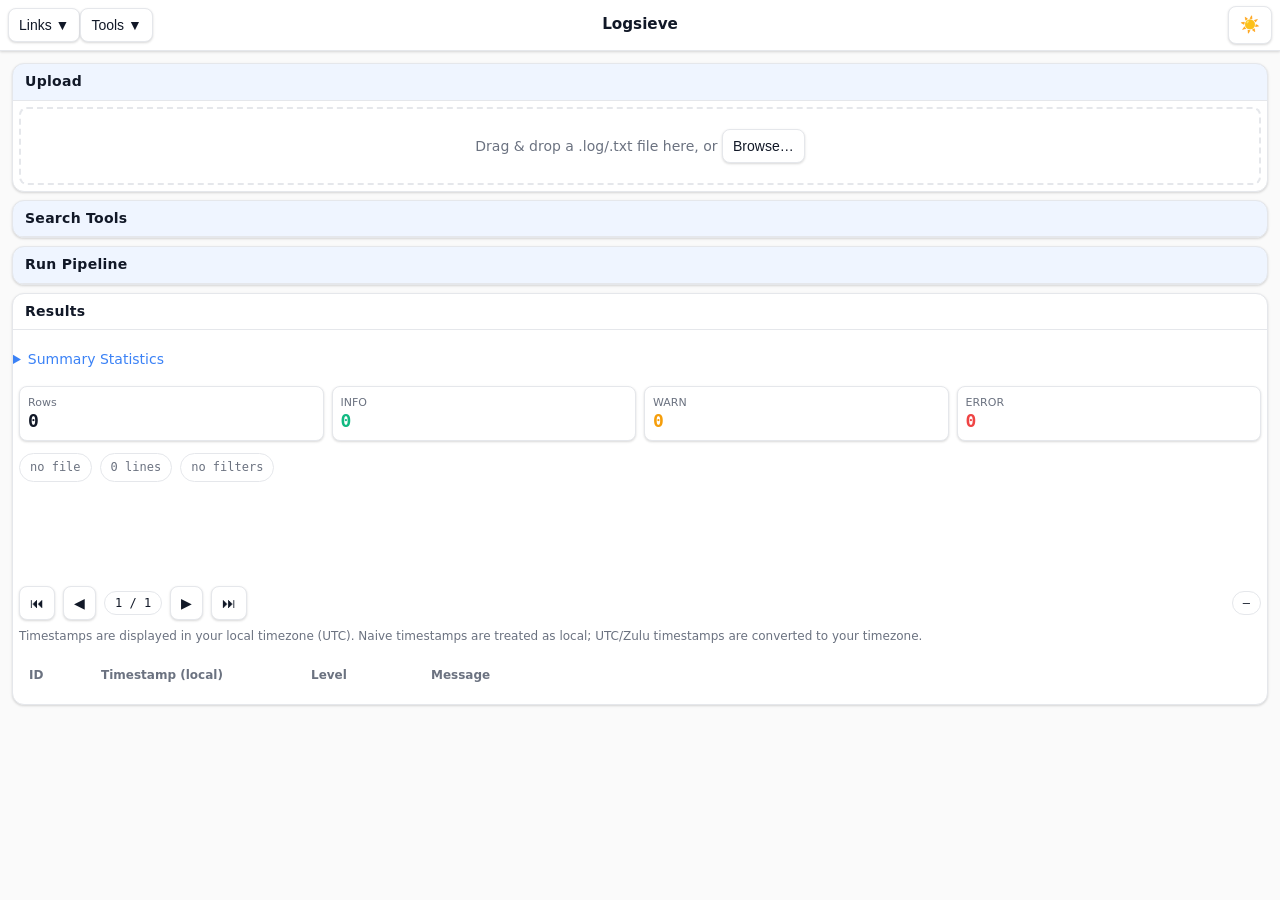
==== commit cfd1387a: "feat(help): update help section content and navigation; remove pipeline tab, add pipeline section" ====
--- a/index.html
+++ b/index.html
@@ -83,256 +83,154 @@
           <div class="pad">
             <div style="font-size:13px; line-height:1.6; color:var(--muted)">
               <h3 style="margin-top:0; font-size:15px; color:var(--ink)">Getting Started</h3>
-              <p>LogSieve is a powerful log analysis tool that runs entirely in your browser. Use the section headers or
-                Search Tools tabs to navigate between sections, and click section headers to expand/collapse them. The
-                Results section is always visible so you can see your data while working.</p>
-              <p><strong>Recommended workflow:</strong> Upload logs, configure pipeline steps (filter rules, advanced
-                query, extractors, transforms), drag steps into the order you want in <strong>Pipeline</strong>, then
-                click <strong>Run Pipeline</strong> in the header.</p>
-
-              <h3 style="margin-top:1.5rem; font-size:15px; color:var(--ink)">Pipeline (Execution Order)</h3>
-              <p>The <strong>Pipeline</strong> tab is the authoritative execution plan. Each enabled step runs top to
-                bottom in the displayed order.</p>
-              <ul style="margin:8px 0; padding-left:20px">
-                <li><strong>Step types:</strong> individual Builder rules, Advanced Query, active Extractors, and active
-                  Transformations</li>
-                <li><strong>Reordering:</strong> drag steps to change execution order (for example, run extraction before
-                  a filter that depends on extracted fields)</li>
-                <li><strong>Enable/disable:</strong> use step checkboxes to include or skip steps without deleting them</li>
-                <li><strong>Data safety:</strong> every pipeline run starts from the original parsed rows, so removing a
-                  transform reverts its effect on subsequent runs</li>
-              </ul>
-
-              <h3 style="margin-top:1.5rem; font-size:15px; color:var(--ink)">Upload</h3>
-              <p>Load your log files to start analyzing. LogSieve supports multiple formats:</p>
-              <ul style="margin:8px 0; padding-left:20px">
-                <li><strong>Plain text logs (.log, .txt)</strong> - Automatically detects timestamps, log levels, and
-                  multi-line events like stack traces</li>
-                <li><strong>JSON files (.json)</strong> - Parses structured JSON data with automatic field mapping</li>
-                <li><strong>NDJSON files (.ndjson)</strong> - Newline-delimited JSON for streaming logs</li>
-                <li><strong>CSV files (.csv)</strong> - Imports tabular data with header row detection</li>
-              </ul>
-              <p><strong>How to use:</strong> Drag and drop your file onto the upload area, or click "Browse..." to
-                select a file. All processing happens in your browser - no data is uploaded to any server.</p>
-
-              <h3 style="margin-top:1.5rem; font-size:15px; color:var(--ink)">Filters & Sort</h3>
-              <p>Narrow down your logs to find exactly what you need. LogSieve now uses an extensible Query Builder for
-                structured filtering plus an Advanced Query input for free-form queries. Filters are now pipeline steps
-                and run in your configured order when you click <strong>Run Pipeline</strong>.</p>
-              <ul style="margin:8px 0; padding-left:20px">
-                <li><strong>Builder rules</strong> - Create structured rules by choosing a Field, Operator and Value.
-                  Use logical operators (AND/OR) between rules. The builder is the primary filter UI and is visible by
-                  default.</li>
-                <li><strong>Advanced Query</strong> - Use the Advanced Query for free-form text search and regular
-                  expressions. This is now a full-width area below the Query Builder and is applied together with
-                  builder rules.</li>
-                <li><strong>Sort</strong> - Order results by ID, timestamp, level, or any extracted field</li>
-                <li><strong>Page Size</strong> - Control how many results appear per page (25-200)</li>
-              </ul>
-              <p><strong>Tip:</strong> Click <strong>Run Pipeline</strong> after changing filters. Use "Clear filters"
-                to reset the builder and advanced query.</p>
-
-              <h4 style="margin-top:1rem; font-size:14px; color:var(--ink)">Query Builder</h4>
-              <p>The Query Builder is an intuitive way to create structured filters without needing to remember syntax.
-                A rule contains three parts:</p>
-              <ul style="margin:8px 0; padding-left:20px">
-                <li><strong>Field</strong> - Choose a field (standard fields: <em>level</em>, <em>ts</em>,
-                  <em>message</em>, <em>raw</em> or any extracted field)
-                </li>
-                <li><strong>Operator</strong> - Operators are type-aware (text, numeric, date, array). Examples: equals,
-                  contains, &gt;, &lt;, before, after, between</li>
-                <li><strong>Value</strong> - Enter or pick a value. For date fields the builder shows a datetime picker
-                  and the <strong>between</strong> operator displays two pickers (start and end)</li>
-              </ul>
-              <p>Use the logic selector between rules to chain them with <em>AND</em> or <em>OR</em>. Click the
-                <strong>Add Rule</strong> button to add a new rule; builder changes do not automatically apply until you
-                click <strong>Run Pipeline</strong>.
-              </p>
-
-              <h4 style="margin-top:1rem; font-size:14px; color:var(--ink)">Advanced Text Query</h4>
-              <p>For users who prefer a textual interface, the Advanced Query supports a compact syntax to express field
-                filters and boolean logic:</p>
-              <ul style="margin:8px 0; padding-left:20px">
-                <li><strong>Field Search:</strong> <code>field:value</code> (e.g., <code>level:ERROR</code>)</li>
-                <li><strong>Boolean Logic:</strong> <code>AND</code>, <code>OR</code>, <code>NOT</code></li>
-                <li><strong>Grouping:</strong> <code>(level:ERROR OR level:WARN) AND app:main</code></li>
-                <li><strong>Wildcards:</strong> <code>*</code> (e.g., <code>user:admin*</code>)</li>
-                <li><strong>Regex:</strong> <code>msg:/error \d+/</code> (quote if spaces:
-                  <code>msg:"/fatal error/"</code>)</li>
-                <li><strong>Existence:</strong> <code>has:field</code>, <code>missing:field</code></li>
-                <li><strong>IN Operator:</strong> <code>level:IN(ERROR, WARN, INFO)</code></li>
-                <li><strong>Comparisons:</strong> <code>&gt;</code>, <code>&lt;</code>, <code>=</code>, <code>!=</code>
-                  (e.g., <code>latency&gt;500</code>)</li>
-                <li><strong>Quotes:</strong> Use quotes for spaces: <code>msg:"connection failed"</code></li>
-                <li><strong>Global Search:</strong> Words/phrases without <code>field:</code> search the raw log line
-                </li>
-              </ul>
-              <p><strong>Important:</strong> The Advanced Query is validated live but is only applied when you click
-                <strong>Run Pipeline</strong>. Saved filters remember both Builder rules and the Advanced Query.
-              </p>
-
-              <h4 style="margin-top:1rem; font-size:14px; color:var(--ink)">Timestamps & Timezones</h4>
-              <p>LogSieve detects timestamp formats and tries to normalize them for consistent filtering and display.
-                Key behaviors:</p>
-              <ul style="margin:8px 0; padding-left:20px">
-                <li>If a timestamp includes an explicit timezone (e.g. <code>2025-11-13T10:30:00.000Z</code>), it is
-                  parsed as UTC and we convert it to your local timezone for display</li>
-                <li>Naive timestamps (no timezone) like <code>2025-11-13 10:30:20.345</code> are treated as local
-                  timestamps</li>
-                <li>The Results table shows timestamps in your detected local timezone; a small note above the table
-                  displays your current timezone</li>
-                <li>Filtering and date comparisons are done using canonical ISO times, but the UI uses local time for
-                  input and display for better intuition</li>
-              </ul>
-
-              <h3 style="margin-top:1.5rem; font-size:15px; color:var(--ink)">Extractor Library</h3>
-              <p>Extract structured data from unstructured logs using regular expressions with named groups:</p>
-              <ul style="margin:8px 0; padding-left:20px">
-                <li><strong>Create Extractors</strong> - Click "+ New Extractor" to define a regex pattern with named
-                  groups like <code>(?&lt;user&gt;\w+)</code></li>
-                <li><strong>Activate Extractors</strong> - Check the boxes next to extractors you want to use, then
-                  click <strong>Run Pipeline</strong></li>
-                <li><strong>Apply Scope</strong> - Choose whether to apply extractors to "All rows" or only "Filtered
-                  rows"</li>
-                <li><strong>Merge Strategy</strong> - Control how overlapping field names are handled when multiple
-                  extractors match:
+              <p>LogSieve runs entirely in your browser — no data is ever uploaded to a server. Click any section header
+                to expand it; only one section is open at a time. The Results section is always visible so you can see
+                your data while working.</p>
+              <p><strong>Workflow:</strong></p>
+              <ol style="margin:6px 0 12px 0; padding-left:20px">
+                <li><strong>Upload</strong> — load your log file</li>
+                <li><strong>Search Tools</strong> — configure filters, extractors, transformations, and columns</li>
+                <li><strong>Run Pipeline</strong> — execute your configured steps in order and review results</li>
+              </ol>
+
+              <details style="margin-top:0.75rem">
+                <summary style="cursor:pointer; font-weight:600; font-size:14px; color:var(--ink); padding:4px 0; list-style:none; display:flex; align-items:center; gap:6px"><span class="help-toc-arrow">▶</span> Upload</summary>
+                <div style="padding:8px 0 4px 16px">
+                  <p>Drag and drop a file onto the upload area, or click "Browse..." to select one. Supported formats:</p>
+                  <ul style="margin:6px 0; padding-left:20px">
+                    <li><strong>Plain text (.log, .txt)</strong> — auto-detects timestamps, log levels, and multi-line events like stack traces</li>
+                    <li><strong>JSON (.json)</strong> — structured JSON with automatic field mapping</li>
+                    <li><strong>NDJSON (.ndjson)</strong> — newline-delimited JSON for streaming logs</li>
+                    <li><strong>CSV (.csv)</strong> — tabular data with header row detection</li>
+                  </ul>
+                </div>
+              </details>
+
+              <details style="margin-top:0.25rem">
+                <summary style="cursor:pointer; font-weight:600; font-size:14px; color:var(--ink); padding:4px 0; list-style:none; display:flex; align-items:center; gap:6px"><span class="help-toc-arrow">▶</span> Search Tools</summary>
+                <div style="padding:8px 0 4px 16px">
+                  <p style="margin-top:0">Use the tabs inside Search Tools to configure each type of pipeline step. Changes take effect when you click <strong>Run Pipeline</strong>.</p>
+
+                  <details style="margin-top:0.5rem">
+                    <summary style="cursor:pointer; font-weight:600; font-size:13px; color:var(--ink); padding:3px 0; list-style:none; display:flex; align-items:center; gap:6px"><span class="help-toc-arrow">▶</span> Filters &amp; Sort</summary>
+                    <div style="padding:6px 0 2px 14px">
+                      <p>Build structured filter rules with the Query Builder, or use the Advanced Query for free-form searches. Both are pipeline steps that run in your configured order.</p>
+                      <ul style="margin:6px 0; padding-left:20px">
+                        <li><strong>Builder rules</strong> — Field + Operator + Value; chain rules with AND / OR</li>
+                        <li><strong>Advanced Query</strong> — free-form text, field search, regex, boolean logic (see syntax below)</li>
+                        <li><strong>Sort</strong> — by ID, timestamp, level, or any extracted field</li>
+                        <li><strong>Page Size</strong> — 25 – 200 results per page</li>
+                      </ul>
+                      <p style="margin-top:8px; font-weight:600; color:var(--ink)">Advanced Query syntax</p>
+                      <ul style="margin:4px 0; padding-left:20px">
+                        <li><code>field:value</code> &nbsp;·&nbsp; <code>level:ERROR</code></li>
+                        <li><code>AND</code>, <code>OR</code>, <code>NOT</code> &nbsp;·&nbsp; <code>(level:ERROR OR level:WARN) AND app:main</code></li>
+                        <li>Wildcards: <code>user:admin*</code></li>
+                        <li>Regex: <code>msg:/error \d+/</code> &nbsp; or quoted: <code>msg:"/fatal error/"</code></li>
+                        <li>Existence: <code>has:field</code>, <code>missing:field</code></li>
+                        <li>IN list: <code>level:IN(ERROR, WARN, INFO)</code></li>
+                        <li>Comparisons: <code>latency&gt;500</code>, <code>ts&lt;2025-01-01</code></li>
+                        <li>Bare words search the raw log line: <code>connection refused</code></li>
+                      </ul>
+                      <p style="margin-top:8px; font-weight:600; color:var(--ink)">Timestamps &amp; Timezones</p>
+                      <ul style="margin:4px 0; padding-left:20px">
+                        <li>Timestamps with a timezone (e.g. <code>2025-11-13T10:30:00Z</code>) are converted to your local timezone for display</li>
+                        <li>Naive timestamps (no timezone) are treated as local time</li>
+                        <li>Your detected timezone is shown above the results table</li>
+                      </ul>
+                    </div>
+                  </details>
+
+                  <details style="margin-top:0.25rem">
+                    <summary style="cursor:pointer; font-weight:600; font-size:13px; color:var(--ink); padding:3px 0; list-style:none; display:flex; align-items:center; gap:6px"><span class="help-toc-arrow">▶</span> Extractor Library</summary>
+                    <div style="padding:6px 0 2px 14px">
+                      <p>Extract structured fields from unstructured text using named-group regex patterns like <code>(?&lt;user&gt;\w+)</code>.</p>
+                      <ul style="margin:6px 0; padding-left:20px">
+                        <li>Click <strong>+ New Extractor</strong> to define a pattern, then check it to activate it</li>
+                        <li><strong>Apply Scope</strong> — "All rows" or "Filtered rows"</li>
+                        <li><strong>Merge Strategy</strong> — Last Wins, First Wins, or Merge for overlapping field names</li>
+                        <li><strong>Quick Test</strong> — try a pattern without saving</li>
+                      </ul>
+                      <p>Extracted fields appear as sortable columns and export cleanly to CSV / JSON.</p>
+                    </div>
+                  </details>
+
+                  <details style="margin-top:0.25rem">
+                    <summary style="cursor:pointer; font-weight:600; font-size:13px; color:var(--ink); padding:3px 0; list-style:none; display:flex; align-items:center; gap:6px"><span class="help-toc-arrow">▶</span> Transformations</summary>
+                    <div style="padding:6px 0 2px 14px">
+                      <p>Reusable row transformations that run as pipeline steps. Leave the target field blank to overwrite the source.</p>
+                      <ul style="margin:6px 0; padding-left:20px">
+                        <li><strong>JSON Parse</strong> — optional dot-notation path (e.g. <code>user.id</code>)</li>
+                        <li><strong>XML Extract Tag</strong> — extracts the first matching tag's text</li>
+                        <li><strong>URL Decode / Encode</strong> — standard URI component behavior</li>
+                        <li><strong>JavaScript Expression (Unsafe)</strong> — requires opt-in; use sparingly</li>
+                      </ul>
+                      <p>If a transformation fails for a row the original value is kept and processing continues.</p>
+                    </div>
+                  </details>
+
+                  <details style="margin-top:0.25rem">
+                    <summary style="cursor:pointer; font-weight:600; font-size:13px; color:var(--ink); padding:3px 0; list-style:none; display:flex; align-items:center; gap:6px"><span class="help-toc-arrow">▶</span> Columns</summary>
+                    <div style="padding:6px 0 2px 14px">
+                      <p>Toggle column visibility and drag the ≡ handle to reorder. Changes are saved in your browser and respected by CSV / JSON exports.</p>
+                    </div>
+                  </details>
+
+                  <details style="margin-top:0.25rem">
+                    <summary style="cursor:pointer; font-weight:600; font-size:13px; color:var(--ink); padding:3px 0; list-style:none; display:flex; align-items:center; gap:6px"><span class="help-toc-arrow">▶</span> Saved Filters</summary>
+                    <div style="padding:6px 0 2px 14px">
+                      <p>Save the current Builder rules + Advanced Query + sort order as a named preset. Load it later with "Load &amp; Apply" or "Load into Filters" to review before applying. Expand the Saved Filters panel to rename or delete presets.</p>
+                    </div>
+                  </details>
+                </div>
+              </details>
+
+              <details style="margin-top:0.25rem">
+                <summary style="cursor:pointer; font-weight:600; font-size:14px; color:var(--ink); padding:4px 0; list-style:none; display:flex; align-items:center; gap:6px"><span class="help-toc-arrow">▶</span> Run Pipeline</summary>
+                <div style="padding:8px 0 4px 16px">
+                  <p>The authoritative execution plan. Each enabled step runs top-to-bottom. Every run starts from the original parsed rows, so disabling or removing a step cleanly reverts its effect.</p>
+                  <ul style="margin:6px 0; padding-left:20px">
+                    <li><strong>Step types:</strong> Builder rules, Advanced Query, active Extractors, active Transformations</li>
+                    <li><strong>Reorder:</strong> drag steps — e.g. run extraction before a filter that depends on extracted fields</li>
+                    <li><strong>Enable / disable:</strong> use step checkboxes to skip steps without deleting them</li>
+                  </ul>
+                </div>
+              </details>
+
+              <details style="margin-top:0.25rem">
+                <summary style="cursor:pointer; font-weight:600; font-size:14px; color:var(--ink); padding:4px 0; list-style:none; display:flex; align-items:center; gap:6px"><span class="help-toc-arrow">▶</span> Results</summary>
+                <div style="padding:8px 0 4px 16px">
+                  <p>Always visible. Above the table: Statistics (row counts by level), File Info, and a Timeline Sparkline. Click "raw" on any row to see the original log line.</p>
+                  <p><strong>Summary Statistics (Beta)</strong> — collapse and re-expand the panel to refresh after running the pipeline. Field types, distributions, and basic stats are best-effort.</p>
+                  <p style="margin-top:8px; font-weight:600; color:var(--ink)">Troubleshooting</p>
                   <ul style="margin:4px 0; padding-left:20px">
-                    <li><em>Last Wins</em> - Later extractors override earlier ones</li>
-                    <li><em>First Wins</em> - Keep first captured value</li>
-                    <li><em>Merge</em> - Combine values (currently same as last-wins)</li>
+                    <li><strong>Timestamps off?</strong> — check whether your log has a trailing <code>Z</code> or timezone offset</li>
+                    <li><strong>Builder rule returns nothing</strong> — make sure the Value field is filled in</li>
+                    <li><strong>Regex not matching</strong> — test it in the Quick Test panel first</li>
                   </ul>
-                </li>
-                <li><strong>Quick Test</strong> - Use the collapsible "Quick Test" section to try a pattern once without
-                  saving</li>
-              </ul>
-              <p style="margin-top:8px">When extractors create new fields, the builder will automatically surface unique
-                values for that field as suggestions (click a value or use the datalist). This speeds up creating
-                precise filters.</p>
-              <p><strong>Tip:</strong> Extracted fields become sortable columns in the Results table and export cleanly
-                to CSV/JSON.</p>
-
-              <h3 style="margin-top:1.5rem; font-size:15px; color:var(--ink)">Transformations</h3>
-              <p>The <strong>Transformations</strong> tab lets you define reusable row transformations. Active
-                transformations run in pipeline order when you click <strong>Run Pipeline</strong>.</p>
-              <ul style="margin:8px 0; padding-left:20px">
-                <li><strong>Source and target fields</strong> - Choose any field as source. Leave target blank to
-                  overwrite source, or set a target to write a new field.</li>
-                <li><strong>JSON Parse</strong> - Parses JSON text. Optional path uses dot notation (for example
-                  <code>user.id</code>).</li>
-                <li><strong>XML Extract Tag</strong> - Extracts text from the first matching tag name (for example
-                  <code>id</code>).</li>
-                <li><strong>URL Decode/Encode</strong> - Uses standard URI component decode/encode behavior.</li>
-                <li><strong>JavaScript Expression (Unsafe)</strong> - Disabled by default and only runs when
-                  <em>Enable Unsafe JS transforms</em> is checked.</li>
-              </ul>
-              <p><strong>Failure behavior:</strong> if a transformation fails for a row, LogSieve keeps the original
-                value for that row and continues processing.</p>
-
-              <h4 style="margin-top:1rem; font-size:14px; color:var(--ink)">Transformation Examples</h4>
-              <ul style="margin:8px 0; padding-left:20px">
-                <li><strong>JSON extraction</strong> - Source <code>payload</code>, Operation <code>JSON Parse</code>,
-                  Option <code>user.id</code>, Target <code>user_id</code></li>
-                <li><strong>URL decode</strong> - Source <code>query</code>, Operation <code>URL Decode</code>, Target
-                  <code>query_decoded</code></li>
-                <li><strong>XML tag text</strong> - Source <code>xml</code>, Operation <code>XML Extract Tag</code>,
-                  Option <code>id</code>, Target <code>xml_id</code></li>
-                <li><strong>Unsafe JS normalize</strong> - Source <code>message</code>, Operation
-                  <code>JavaScript Expression (Unsafe)</code>, Option <code>value.trim().toLowerCase()</code>, Target
-                  <code>message_norm</code></li>
-              </ul>
-              <p style="margin-top:6px; color:var(--muted); font-size:13px">Unsafe JS expressions run in a worker
-                with limits, but they are still advanced and potentially risky. Prefer built-in operations when
-                possible.</p>
-
-              <h3 style="margin-top:1.5rem; font-size:15px; color:var(--ink)">Columns</h3>
-              <p>The <strong>Columns</strong> panel (Search Tools → Columns) lets you control which fields appear in the
-                Results table and in what order.</p>
-              <ul style="margin:8px 0; padding-left:20px">
-                <li><strong>Show / hide:</strong> Use the checkboxes to toggle columns on or off. Columns are shown by
-                  default.</li>
-                <li><strong>Reorder:</strong> Drag the ≡ handle next to a column to move it — the Results table will
-                  update to match the new order.</li>
-                <li><strong>Persistence:</strong> Your column visibility and order are saved in your browser so they
-                  persist across sessions.</li>
-                <li><strong>New fields:</strong> When extractors add new fields they will be appended to your column
-                  order so you can enable and reposition them.</li>
-                <li><strong>Export:</strong> JSON and CSV exports respect the current column order and only include
-                  visible columns.</li>
-              </ul>
-              <p style="margin-top:6px; color:var(--muted); font-size:13px">Keyboard reordering is not currently
-                implemented — open an issue if you'd like keyboard accessibility added.</p>
-
-              <h3 style="margin-top:1.5rem; font-size:15px; color:var(--ink)">Saved Filters</h3>
-              <p>Save and reuse filter combinations for common queries:</p>
-              <ul style="margin:8px 0; padding-left:20px">
-                <li><strong>Save Current Filter</strong> - After setting up filters in the Filters & Sort section, click
-                  "Save Current Filter"</li>
-                <li><strong>Apply Saved Filter</strong> - Choose a saved filter from the dropdown and click "Load &
-                  Apply" to instantly apply those settings, or "Load into Filters" to load without applying</li>
-                <li><strong>Manage Filters</strong> - Expand the Saved Filters details to edit names/descriptions or
-                  delete filters you no longer need</li>
-              </ul>
-              <p><strong>Tip:</strong> Filter presets capture all settings including builder rules, Advanced Query, and
-                sort order.</p>
-              <p>Saved filters persist both Builder rules and the text form of Advanced Query so you can reapply exact
-                searches later. If a saved filter contains invalid settings (missing builder values, etc) we will
-                restore as much as possible and leave blank fields for you to fix before reapplying.</p>
-
-              <h3 style="margin-top:1.5rem; font-size:15px; color:var(--ink)">Results</h3>
-
-              <p>View and interact with your filtered log data. Above the table, get a quick overview:</p>
-              <ul style="margin:8px 0; padding-left:20px">
-                <li><strong>Statistics</strong> - See total row count and breakdown by log level (INFO, WARN, ERROR)</li>
-                <li><strong>File Info</strong> - View the filename, total line count, and active filters</li>
-                <li><strong>Timeline Sparkline</strong> - Visual chart showing log activity over time (grouped by minute)</li>
-              </ul>
-              <p>The table displays ID, Timestamp, Level, Message, and any extracted fields as columns. Navigate through results using pagination buttons or see current page info. Click "raw" details toggle on any row to see the original log line. Multi-line events like stack traces are kept together as single entries.</p>
-              <p><strong>Note:</strong> Statistics update automatically whenever you run the pipeline or load new data.</p>
-              <p><strong>Tip:</strong> This section is always visible so you can see your data while working with other sections.</p>
-
-              <h4 style="margin-top:1rem; font-size:14px; color:var(--ink)">Summary Statistics (Beta)</h4>
-              <p>The <strong>Summary Statistics</strong> panel (at the top of the Results section) provides a best-effort overview of all fields in your current results, including type detection, value distributions, and basic stats. This feature is experimental and may not always interpret field types or values perfectly.</p>
-              <ul style="margin:8px 0; padding-left:20px">
-                <li>Shows detected field types (text, number, date, array, etc.) and summary stats for each field</li>
-                <li>Works with filtered and extracted data—summary reflects only the current results</li>
-                <li><strong>To refresh the summary after changing filters or extractors:</strong> simply collapse and re-expand the Summary Statistics section to recompute stats for the latest results</li>
-                <li>If you notice a field is interpreted incorrectly, please <a href="https://github.com/McIndi/logsieve/issues" target="_blank">open a GitHub issue</a> describing the problem!</li>
-              </ul>
-              <p style="color:var(--muted); font-size:13px">Summary statistics are computed in your browser using a background thread for responsiveness. All results are best-effort and may not be perfect for every log format.</p>
-
-              <h4 style="margin-top:1rem; font-size:14px; color:var(--ink)">Tips & Troubleshooting</h4>
-              <ul style="margin:8px 0; padding-left:20px">
-                <li><strong>Timestamps off by a few hours?</strong> Confirm whether your log timestamps have a timezone
-                  (e.g., trailing <code>Z</code>). If so we convert them to your timezone for display. You can see the
-                  detected timezone above the results.</li>
-                <li><strong>Builder rule shows no results</strong> - ensure you filled in a value for the rule. Empty
-                  rule values are ignored when applying to avoid unexpected matches.</li>
-                <li><strong>Regex failing</strong> - test patterns in Quick Test first; named groups populate fields
-                  used in the Builder and results.</li>
-              </ul>
-
-              <h3 style="margin-top:1.5rem; font-size:15px; color:var(--ink)">Import/Export</h3>
-              <p>Share your work or backup your configuration:</p>
-              <ul style="margin:8px 0; padding-left:20px">
-                <li><strong>Export Data</strong> - Save filtered results as JSON or CSV files under Tools > Data in the
-                  top header</li>
-                <li><strong>Export Library</strong> - Backup extractors, transformations, saved filters, active
-                  selections, and preferences to a JSON file under
-                  Tools > Library > Export</li>
-                <li><strong>Import Library</strong> - Load extractors, transformations, and filters from a JSON file under Tools > Library
-                  > Import (choose merge or replace)</li>
-              </ul>
-              <p><strong>Privacy:</strong> All data stays in your browser. Nothing is sent to any server. Extractors and
-                transformations are saved in localStorage.</p>
-
-              <h3 style="margin-top:1.5rem; font-size:15px; color:var(--ink)">Keyboard Shortcuts</h3>
-              <ul style="margin:8px 0; padding-left:20px">
-                <li><strong>ESC</strong> - Close any open modal dialog</li>
-              </ul>
-
-              <h3 style="margin-top:1.5rem; font-size:15px; color:var(--ink)">Theme</h3>
-              <p>Click the 🌙/☀️ button in the top header to toggle between dark and light themes. Your preference is
-                saved automatically.</p>
+                </div>
+              </details>
+
+              <details style="margin-top:0.25rem">
+                <summary style="cursor:pointer; font-weight:600; font-size:14px; color:var(--ink); padding:4px 0; list-style:none; display:flex; align-items:center; gap:6px"><span class="help-toc-arrow">▶</span> Import / Export</summary>
+                <div style="padding:8px 0 4px 16px">
+                  <ul style="margin:4px 0; padding-left:20px">
+                    <li><strong>Export Data</strong> — save filtered results as JSON or CSV via Tools → Data</li>
+                    <li><strong>Export Library</strong> — backup extractors, transformations, saved filters, and preferences via Tools → Library → Export</li>
+                    <li><strong>Import Library</strong> — load from a JSON file via Tools → Library → Import (merge or replace)</li>
+                  </ul>
+                </div>
+              </details>
+
+              <details style="margin-top:0.25rem">
+                <summary style="cursor:pointer; font-weight:600; font-size:14px; color:var(--ink); padding:4px 0; list-style:none; display:flex; align-items:center; gap:6px"><span class="help-toc-arrow">▶</span> Keyboard Shortcuts &amp; Theme</summary>
+                <div style="padding:8px 0 4px 16px">
+                  <ul style="margin:4px 0; padding-left:20px">
+                    <li><strong>ESC</strong> — close any open modal dialog</li>
+                  </ul>
+                  <p style="margin-top:8px">Click the 🌙/☀️ button in the top header to toggle dark / light theme. Your preference is saved automatically.</p>
+                </div>
+              </details>
             </div>
           </div>
         </div>
@@ -348,7 +246,6 @@
             <div class="tabs">
               <div class="tab-nav" role="tablist">
                 <button class="tab-btn active" role="tab" data-tab="help">Help</button>
-                <button class="tab-btn" role="tab" data-tab="pipeline">Pipeline</button>
                 <button class="tab-btn" role="tab" data-tab="filters">Filters & Sort</button>
                 <button class="tab-btn" role="tab" data-tab="extractors">Extractor Library</button>
                 <button class="tab-btn" role="tab" data-tab="transforms">Transformations</button>
@@ -356,7 +253,6 @@
               </div>
               <div class="tab-panels">
                 <div class="tab-panel" id="tab-help" role="tabpanel"></div>
-                <div class="tab-panel" id="tab-pipeline" role="tabpanel" style="display:none"></div>
                 <div class="tab-panel" id="tab-filters" role="tabpanel" style="display:none"></div>
                 <div class="tab-panel" id="tab-extractors" role="tabpanel" style="display:none"></div>
                 <div class="tab-panel" id="tab-transforms" role="tabpanel" style="display:none"></div>
@@ -585,10 +481,10 @@
         </div>
       </section>
 
-      <!-- Pipeline Section -->
+      <!-- Run Pipeline Section -->
       <section class="section-card" id="section-pipeline" data-section="pipeline">
         <h2 class="section-header">
-          <span>Pipeline</span>
+          <span>Run Pipeline</span>
         </h2>
         <div class="section-content">
           <div class="pad">
--- a/logsieve.css
+++ b/logsieve.css
@@ -629,6 +629,10 @@
   color: var(--accent);
 }
 
+/* Help TOC arrow rotation */
+details .help-toc-arrow { transition: transform 0.2s ease; display:inline-block; font-size:10px; color:var(--muted); }
+details[open] > summary .help-toc-arrow { transform: rotate(90deg); }
+
 /* Saved filter dropdown - match other inputs */
 #savedFilterSelect {
   width: 100%;
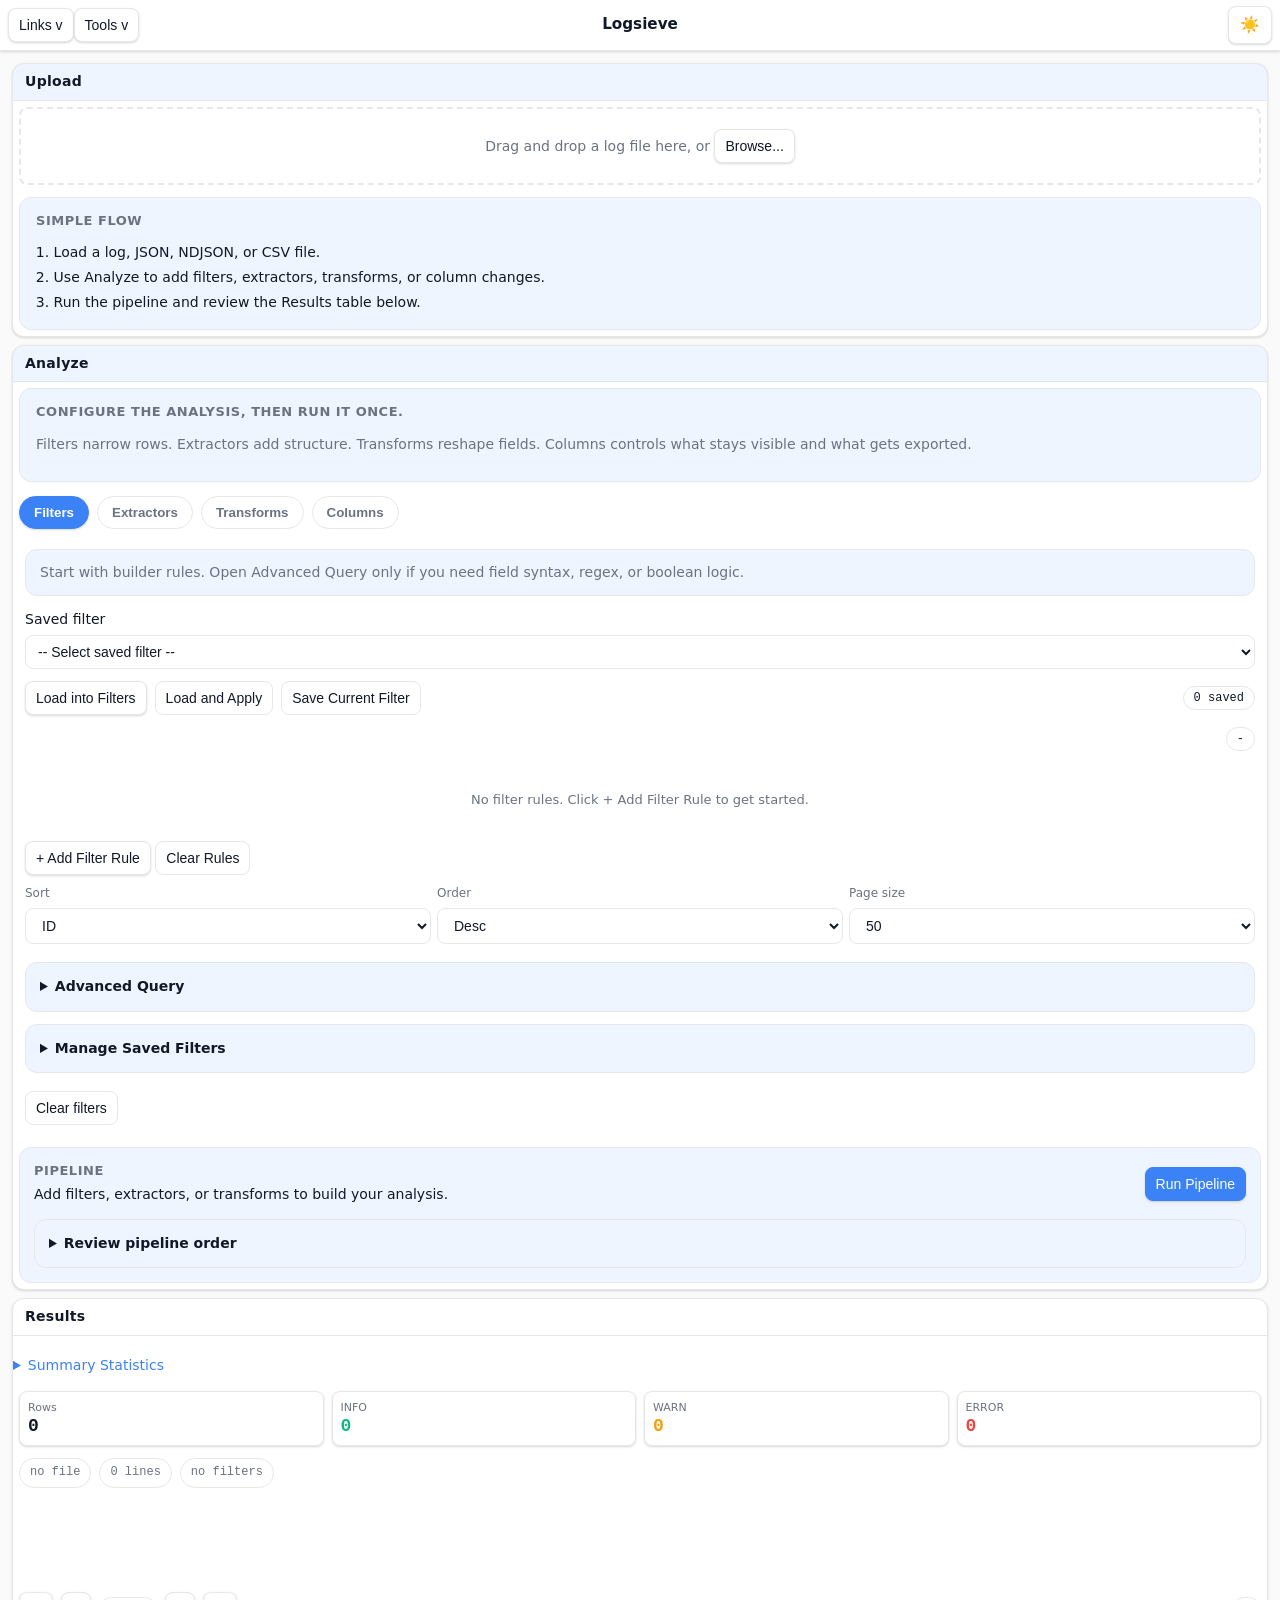
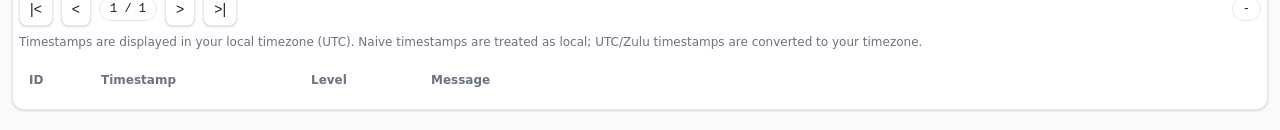
==== commit ab4bcae5: "feat: enhance extractor functionality and UI improvements - Added support for transient quick test e" ====
--- a/index.html
+++ b/index.html
@@ -4,8 +4,8 @@
 <head>
   <meta charset="utf-8" />
   <meta name="viewport" content="width=device-width, initial-scale=1, maximum-scale=5, user-scalable=yes" />
-  <title>LogSieve — single‑file web app</title>
-  <link rel="stylesheet" href="logsieve.css">
+  <title>LogSieve - single-file web app</title>
+  <link rel="stylesheet" href="logsieve.css?v=20260728">
 </head>
 
 <body>
@@ -13,7 +13,7 @@
     <div class="header-top">
       <div class="dropdown-group">
         <div class="dropdown">
-          <button class="btn dropdown-toggle" id="linksDropdown">Links ▼</button>
+          <button class="btn dropdown-toggle" id="linksDropdown">Links v</button>
           <div class="dropdown-menu" id="linksMenu">
             <a href="https://github.com/McIndi/logsieve" target="_blank">Source Code</a>
             <a href="https://github.com/sponsors/notesofcliff" target="_blank">Sponsor</a>
@@ -21,7 +21,7 @@
           </div>
         </div>
         <div class="dropdown">
-          <button class="btn dropdown-toggle" id="toolsDropdown">Tools ▼</button>
+          <button class="btn dropdown-toggle" id="toolsDropdown">Tools v</button>
           <div class="dropdown-menu" id="toolsMenu">
             <a href="regexlab.html">RegexLab</a>
             <div class="dropdown-submenu">
@@ -43,17 +43,14 @@
       </div>
       <h1>Logsieve</h1>
       <button class="btn theme-toggle" id="themeToggle" title="Toggle theme">
-        <span class="theme-icon">☀️</span>
+        <span class="theme-icon">*</span>
       </button>
       <input type="file" id="importFile" accept=".json" hidden />
     </div>
   </header>
 
   <div class="app-container">
-    <!-- Sidebar removed — navigation is now performed via section headers and Search Tools tabs -->
-
     <main class="main-content">
-      <!-- Upload Section (moved to top) -->
       <section class="section-card active" id="section-upload" data-section="upload">
         <h2 class="section-header">
           <span>Upload</span>
@@ -61,8 +58,16 @@
         <div class="section-content">
           <div class="pad">
             <div id="drop" class="drop">
-              Drag & drop a .log/.txt file here, or <button class="btn" id="pick">Browse…</button>
+              Drag and drop a log file here, or <button class="btn" id="pick">Browse...</button>
               <input type="file" id="file" accept=".log,.txt,.json,.ndjson,.csv" hidden />
+            </div>
+            <div class="quickstart-card">
+              <p class="quickstart-title">Simple flow</p>
+              <ol class="quickstart-list">
+                <li>Load a log, JSON, NDJSON, or CSV file.</li>
+                <li>Use Analyze to add filters, extractors, transforms, or column changes.</li>
+                <li>Run the pipeline and review the Results table below.</li>
+              </ol>
             </div>
             <div id="uploadProgress" class="progress-container" style="display:none;">
               <div class="progress-bar">
@@ -74,243 +79,95 @@
         </div>
       </section>
 
-      <!-- Help Section -->
-      <section class="section-card" id="section-help" data-section="help">
-        <h2 class="section-header">
-          <span>Help</span>
-        </h2>
-        <div class="section-content">
-          <div class="pad">
-            <div style="font-size:13px; line-height:1.6; color:var(--muted)">
-              <h3 style="margin-top:0; font-size:15px; color:var(--ink)">Getting Started</h3>
-              <p>LogSieve runs entirely in your browser — no data is ever uploaded to a server. Click any section header
-                to expand it; only one section is open at a time. The Results section is always visible so you can see
-                your data while working.</p>
-              <p><strong>Workflow:</strong></p>
-              <ol style="margin:6px 0 12px 0; padding-left:20px">
-                <li><strong>Upload</strong> — load your log file</li>
-                <li><strong>Search Tools</strong> — configure filters, extractors, transformations, and columns</li>
-                <li><strong>Run Pipeline</strong> — execute your configured steps in order and review results</li>
-              </ol>
-
-              <details style="margin-top:0.75rem">
-                <summary style="cursor:pointer; font-weight:600; font-size:14px; color:var(--ink); padding:4px 0; list-style:none; display:flex; align-items:center; gap:6px"><span class="help-toc-arrow">▶</span> Upload</summary>
-                <div style="padding:8px 0 4px 16px">
-                  <p>Drag and drop a file onto the upload area, or click "Browse..." to select one. Supported formats:</p>
-                  <ul style="margin:6px 0; padding-left:20px">
-                    <li><strong>Plain text (.log, .txt)</strong> — auto-detects timestamps, log levels, and multi-line events like stack traces</li>
-                    <li><strong>JSON (.json)</strong> — structured JSON with automatic field mapping</li>
-                    <li><strong>NDJSON (.ndjson)</strong> — newline-delimited JSON for streaming logs</li>
-                    <li><strong>CSV (.csv)</strong> — tabular data with header row detection</li>
-                  </ul>
-                </div>
-              </details>
-
-              <details style="margin-top:0.25rem">
-                <summary style="cursor:pointer; font-weight:600; font-size:14px; color:var(--ink); padding:4px 0; list-style:none; display:flex; align-items:center; gap:6px"><span class="help-toc-arrow">▶</span> Search Tools</summary>
-                <div style="padding:8px 0 4px 16px">
-                  <p style="margin-top:0">Use the tabs inside Search Tools to configure each type of pipeline step. Changes take effect when you click <strong>Run Pipeline</strong>.</p>
-
-                  <details style="margin-top:0.5rem">
-                    <summary style="cursor:pointer; font-weight:600; font-size:13px; color:var(--ink); padding:3px 0; list-style:none; display:flex; align-items:center; gap:6px"><span class="help-toc-arrow">▶</span> Filters &amp; Sort</summary>
-                    <div style="padding:6px 0 2px 14px">
-                      <p>Build structured filter rules with the Query Builder, or use the Advanced Query for free-form searches. Both are pipeline steps that run in your configured order.</p>
-                      <ul style="margin:6px 0; padding-left:20px">
-                        <li><strong>Builder rules</strong> — Field + Operator + Value; chain rules with AND / OR</li>
-                        <li><strong>Advanced Query</strong> — free-form text, field search, regex, boolean logic (see syntax below)</li>
-                        <li><strong>Sort</strong> — by ID, timestamp, level, or any extracted field</li>
-                        <li><strong>Page Size</strong> — 25 – 200 results per page</li>
-                      </ul>
-                      <p style="margin-top:8px; font-weight:600; color:var(--ink)">Advanced Query syntax</p>
-                      <ul style="margin:4px 0; padding-left:20px">
-                        <li><code>field:value</code> &nbsp;·&nbsp; <code>level:ERROR</code></li>
-                        <li><code>AND</code>, <code>OR</code>, <code>NOT</code> &nbsp;·&nbsp; <code>(level:ERROR OR level:WARN) AND app:main</code></li>
-                        <li>Wildcards: <code>user:admin*</code></li>
-                        <li>Regex: <code>msg:/error \d+/</code> &nbsp; or quoted: <code>msg:"/fatal error/"</code></li>
-                        <li>Existence: <code>has:field</code>, <code>missing:field</code></li>
-                        <li>IN list: <code>level:IN(ERROR, WARN, INFO)</code></li>
-                        <li>Comparisons: <code>latency&gt;500</code>, <code>ts&lt;2025-01-01</code></li>
-                        <li>Bare words search the raw log line: <code>connection refused</code></li>
-                      </ul>
-                      <p style="margin-top:8px; font-weight:600; color:var(--ink)">Timestamps &amp; Timezones</p>
-                      <ul style="margin:4px 0; padding-left:20px">
-                        <li>Timestamps with a timezone (e.g. <code>2025-11-13T10:30:00Z</code>) are converted to your local timezone for display</li>
-                        <li>Naive timestamps (no timezone) are treated as local time</li>
-                        <li>Your detected timezone is shown above the results table</li>
-                      </ul>
-                    </div>
-                  </details>
-
-                  <details style="margin-top:0.25rem">
-                    <summary style="cursor:pointer; font-weight:600; font-size:13px; color:var(--ink); padding:3px 0; list-style:none; display:flex; align-items:center; gap:6px"><span class="help-toc-arrow">▶</span> Extractor Library</summary>
-                    <div style="padding:6px 0 2px 14px">
-                      <p>Extract structured fields from unstructured text using named-group regex patterns like <code>(?&lt;user&gt;\w+)</code>.</p>
-                      <ul style="margin:6px 0; padding-left:20px">
-                        <li>Click <strong>+ New Extractor</strong> to define a pattern, then check it to activate it</li>
-                        <li><strong>Apply Scope</strong> — "All rows" or "Filtered rows"</li>
-                        <li><strong>Merge Strategy</strong> — Last Wins, First Wins, or Merge for overlapping field names</li>
-                        <li><strong>Quick Test</strong> — try a pattern without saving</li>
-                      </ul>
-                      <p>Extracted fields appear as sortable columns and export cleanly to CSV / JSON.</p>
-                    </div>
-                  </details>
-
-                  <details style="margin-top:0.25rem">
-                    <summary style="cursor:pointer; font-weight:600; font-size:13px; color:var(--ink); padding:3px 0; list-style:none; display:flex; align-items:center; gap:6px"><span class="help-toc-arrow">▶</span> Transformations</summary>
-                    <div style="padding:6px 0 2px 14px">
-                      <p>Reusable row transformations that run as pipeline steps. Leave the target field blank to overwrite the source.</p>
-                      <ul style="margin:6px 0; padding-left:20px">
-                        <li><strong>JSON Parse</strong> — optional dot-notation path (e.g. <code>user.id</code>)</li>
-                        <li><strong>XML Extract Tag</strong> — extracts the first matching tag's text</li>
-                        <li><strong>URL Decode / Encode</strong> — standard URI component behavior</li>
-                        <li><strong>JavaScript Expression (Unsafe)</strong> — requires opt-in; use sparingly</li>
-                      </ul>
-                      <p>If a transformation fails for a row the original value is kept and processing continues.</p>
-                    </div>
-                  </details>
-
-                  <details style="margin-top:0.25rem">
-                    <summary style="cursor:pointer; font-weight:600; font-size:13px; color:var(--ink); padding:3px 0; list-style:none; display:flex; align-items:center; gap:6px"><span class="help-toc-arrow">▶</span> Columns</summary>
-                    <div style="padding:6px 0 2px 14px">
-                      <p>Toggle column visibility and drag the ≡ handle to reorder. Changes are saved in your browser and respected by CSV / JSON exports.</p>
-                    </div>
-                  </details>
-
-                  <details style="margin-top:0.25rem">
-                    <summary style="cursor:pointer; font-weight:600; font-size:13px; color:var(--ink); padding:3px 0; list-style:none; display:flex; align-items:center; gap:6px"><span class="help-toc-arrow">▶</span> Saved Filters</summary>
-                    <div style="padding:6px 0 2px 14px">
-                      <p>Save the current Builder rules + Advanced Query + sort order as a named preset. Load it later with "Load &amp; Apply" or "Load into Filters" to review before applying. Expand the Saved Filters panel to rename or delete presets.</p>
-                    </div>
-                  </details>
-                </div>
-              </details>
-
-              <details style="margin-top:0.25rem">
-                <summary style="cursor:pointer; font-weight:600; font-size:14px; color:var(--ink); padding:4px 0; list-style:none; display:flex; align-items:center; gap:6px"><span class="help-toc-arrow">▶</span> Run Pipeline</summary>
-                <div style="padding:8px 0 4px 16px">
-                  <p>The authoritative execution plan. Each enabled step runs top-to-bottom. Every run starts from the original parsed rows, so disabling or removing a step cleanly reverts its effect.</p>
-                  <ul style="margin:6px 0; padding-left:20px">
-                    <li><strong>Step types:</strong> Builder rules, Advanced Query, active Extractors, active Transformations</li>
-                    <li><strong>Reorder:</strong> drag steps — e.g. run extraction before a filter that depends on extracted fields</li>
-                    <li><strong>Enable / disable:</strong> use step checkboxes to skip steps without deleting them</li>
-                  </ul>
-                </div>
-              </details>
-
-              <details style="margin-top:0.25rem">
-                <summary style="cursor:pointer; font-weight:600; font-size:14px; color:var(--ink); padding:4px 0; list-style:none; display:flex; align-items:center; gap:6px"><span class="help-toc-arrow">▶</span> Results</summary>
-                <div style="padding:8px 0 4px 16px">
-                  <p>Always visible. Above the table: Statistics (row counts by level), File Info, and a Timeline Sparkline. Click "raw" on any row to see the original log line.</p>
-                  <p><strong>Summary Statistics (Beta)</strong> — collapse and re-expand the panel to refresh after running the pipeline. Field types, distributions, and basic stats are best-effort.</p>
-                  <p style="margin-top:8px; font-weight:600; color:var(--ink)">Troubleshooting</p>
-                  <ul style="margin:4px 0; padding-left:20px">
-                    <li><strong>Timestamps off?</strong> — check whether your log has a trailing <code>Z</code> or timezone offset</li>
-                    <li><strong>Builder rule returns nothing</strong> — make sure the Value field is filled in</li>
-                    <li><strong>Regex not matching</strong> — test it in the Quick Test panel first</li>
-                  </ul>
-                </div>
-              </details>
-
-              <details style="margin-top:0.25rem">
-                <summary style="cursor:pointer; font-weight:600; font-size:14px; color:var(--ink); padding:4px 0; list-style:none; display:flex; align-items:center; gap:6px"><span class="help-toc-arrow">▶</span> Import / Export</summary>
-                <div style="padding:8px 0 4px 16px">
-                  <ul style="margin:4px 0; padding-left:20px">
-                    <li><strong>Export Data</strong> — save filtered results as JSON or CSV via Tools → Data</li>
-                    <li><strong>Export Library</strong> — backup extractors, transformations, saved filters, and preferences via Tools → Library → Export</li>
-                    <li><strong>Import Library</strong> — load from a JSON file via Tools → Library → Import (merge or replace)</li>
-                  </ul>
-                </div>
-              </details>
-
-              <details style="margin-top:0.25rem">
-                <summary style="cursor:pointer; font-weight:600; font-size:14px; color:var(--ink); padding:4px 0; list-style:none; display:flex; align-items:center; gap:6px"><span class="help-toc-arrow">▶</span> Keyboard Shortcuts &amp; Theme</summary>
-                <div style="padding:8px 0 4px 16px">
-                  <ul style="margin:4px 0; padding-left:20px">
-                    <li><strong>ESC</strong> — close any open modal dialog</li>
-                  </ul>
-                  <p style="margin-top:8px">Click the 🌙/☀️ button in the top header to toggle dark / light theme. Your preference is saved automatically.</p>
-                </div>
-              </details>
-            </div>
-          </div>
-        </div>
-      </section>
-
-      <!-- Search Tools (tabs) - collapsed by default -->
-      <section class="section-card" id="section-search" data-section="search">
-        <h2 class="section-header">
-          <span>Search Tools</span>
-        </h2>
-        <div class="section-content">
-          <div class="pad">
+      <section class="section-card active" id="section-search" data-section="search">
+        <h2 class="section-header">
+          <span>Analyze</span>
+        </h2>
+        <div class="section-content">
+          <div class="pad">
+            <div class="workspace-intro">
+              <p class="workspace-title">Configure the analysis, then run it once.</p>
+              <p class="workspace-copy">Filters narrow rows. Extractors add structure. Transforms reshape fields. Columns controls what stays visible and what gets exported.</p>
+            </div>
             <div class="tabs">
               <div class="tab-nav" role="tablist">
-                <button class="tab-btn active" role="tab" data-tab="help">Help</button>
-                <button class="tab-btn" role="tab" data-tab="filters">Filters & Sort</button>
-                <button class="tab-btn" role="tab" data-tab="extractors">Extractor Library</button>
-                <button class="tab-btn" role="tab" data-tab="transforms">Transformations</button>
+                <button class="tab-btn active" role="tab" data-tab="filters">Filters</button>
+                <button class="tab-btn" role="tab" data-tab="extractors">Extractors</button>
+                <button class="tab-btn" role="tab" data-tab="transforms">Transforms</button>
                 <button class="tab-btn" role="tab" data-tab="columns">Columns</button>
               </div>
               <div class="tab-panels">
-                <div class="tab-panel" id="tab-help" role="tabpanel"></div>
-                <div class="tab-panel" id="tab-filters" role="tabpanel" style="display:none"></div>
+                <div class="tab-panel" id="tab-filters" role="tabpanel"></div>
                 <div class="tab-panel" id="tab-extractors" role="tabpanel" style="display:none"></div>
                 <div class="tab-panel" id="tab-transforms" role="tabpanel" style="display:none"></div>
                 <div class="tab-panel" id="tab-columns" role="tabpanel" style="display:none">
                   <div class="pad">
                     <h3 style="margin-top:0; font-size:15px">Columns</h3>
-                    <p style="margin:6px 0 12px 0; color:var(--muted); font-size:13px">Toggle which columns are visible
-                      in the Results table.</p>
+                    <p style="margin:6px 0 12px 0; color:var(--muted); font-size:13px">Toggle which columns are visible in the Results table.</p>
                     <div id="columnsList" class="library-list">
-                      <div class="empty-state">No columns available yet. Load a file or run extractors to populate
-                        columns.</div>
+                      <div class="empty-state">No columns available yet. Load a file or run extractors to populate columns.</div>
                     </div>
                   </div>
                 </div>
               </div>
             </div>
-          </div>
-        </div>
-      </section>
-
-      <!-- Upload Section: moved to top to prioritize file selection -->
-
-      <!-- Filters & Sort Section -->
+            <div class="analysis-footer">
+              <div class="analysis-toolbar">
+                <div>
+                  <div class="analysis-label">Pipeline</div>
+                  <div class="analysis-summary" id="analysisSummary">Add filters, extractors, or transforms to build your analysis.</div>
+                </div>
+                <button class="btn primary" id="runPipelineBtn" title="Run the configured pipeline in the current order">Run Pipeline</button>
+              </div>
+              <details class="subpanel pipeline-review">
+                <summary>Review pipeline order</summary>
+                <p class="subpanel-copy">Every run starts from the original parsed rows. Drag steps to reorder them, or uncheck a step to skip it without deleting it.</p>
+                <div id="pipelineProgress" class="progress-container" style="display:none; margin-bottom:10px;">
+                  <div class="progress-bar">
+                    <div class="progress-fill" id="pipelineProgressFill"></div>
+                  </div>
+                  <div class="progress-text" id="pipelineProgressText">Running pipeline...</div>
+                </div>
+                <div id="pipelineList" class="library-list">
+                  <div class="empty-state">No pipeline steps yet. Add filter rules, extractors, or transformations.</div>
+                </div>
+              </details>
+            </div>
+          </div>
+        </div>
+      </section>
+
       <section class="section-card" id="section-filters" data-section="filters">
         <h2 class="section-header">
-          <span>Filters & Sort</span>
-        </h2>
-        <div class="section-content">
-          <div class="pad">
-            <!-- Saved Filters - collapsed by default and integrated into Filters & Sort -->
-            <details id="savedFiltersDetails" style="margin-bottom:10px">
-              <summary>Saved Filters</summary>
-              <div style="margin-top:8px">
-                <div style="margin-top:8px" id="savedFilterActions">
-                  <button class="btn" id="loadSavedFilter">Load into Filters</button>
-                  <button class="btn ghost" id="applySavedFilter">Load & Apply</button>
-                </div>
-                <div id="savedFilterProgress" class="progress-container" style="display:none; margin-top:8px;">
-                  <div class="progress-bar">
-                    <div class="progress-fill" id="savedFilterProgressFill"></div>
-                  </div>
-                  <div class="progress-text" id="savedFilterProgressText">Applying saved filter...</div>
-                </div>
-                <div id="filterList" class="library-list" style="margin-top:12px"></div>
-              </div>
-            </details>
-            <!-- Saved filter selector below the collapsed section (always visible) -->
+          <span>Filters and Sort</span>
+        </h2>
+        <div class="section-content">
+          <div class="pad">
+            <div class="section-note">
+              Start with builder rules. Open Advanced Query only if you need field syntax, regex, or boolean logic.
+            </div>
             <div style="margin-bottom:12px">
-              <label class="wide">Choose a saved filter
-                <select id="savedFilterSelect" style="width:100%; margin-top:6px">
+              <label class="wide">Saved filter
+                <select id="savedFilterSelect" class="full-select">
                   <option value="">-- Select saved filter --</option>
                 </select>
               </label>
             </div>
+            <div class="flex" id="savedFilterActions" style="margin-bottom:12px">
+              <button class="btn" id="loadSavedFilter">Load into Filters</button>
+              <button class="btn ghost" id="applySavedFilter">Load and Apply</button>
+              <button class="btn ghost" id="saveCurrentFilter" title="Save the current filter settings as a preset">Save Current Filter</button>
+              <span class="right pill" id="filterLibInfo">-</span>
+            </div>
+            <div id="savedFilterProgress" class="progress-container" style="display:none; margin-top:8px;">
+              <div class="progress-bar">
+                <div class="progress-fill" id="savedFilterProgressFill"></div>
+              </div>
+              <div class="progress-text" id="savedFilterProgressText">Applying saved filter...</div>
+            </div>
             <div class="flex" style="margin-top:10px">
-              <span class="right pill" id="info">—</span>
-            </div>
-            <!-- Query Builder (initially hidden until toggled) -->
+              <span class="right pill" id="info">-</span>
+            </div>
             <div id="filterBuilder" style="margin-top:16px; display:block;">
               <div id="rulesContainer"></div>
               <div style="margin-top:8px">
@@ -319,33 +176,21 @@
               </div>
               <div id="builderPreview" style="margin-top:10px; font-family:monospace; color:var(--muted)"></div>
             </div>
-            <!-- Advanced Query: full width below the builder -->
-            <div style="margin-top:18px">
-              <label class="wide"> Advanced Text Query (applied in addition to Builder)
-                <textarea id="textQuery" placeholder="Enter advanced query syntax (e.g. level:ERROR AND user:alice)"
-                  rows="3" style="width:100%; box-sizing:border-box; resize:vertical;"></textarea>
-              </label>
-              <div id="queryFields" style="margin-top:6px; display:flex; gap:8px; flex-wrap:wrap"></div>
-              <div id="queryError" style="color: #ffb4b4; font-size:12px; margin-top:6px"></div>
-            </div>
             <div class="controls">
-              <!-- Advanced Query moved below the Builder; use it for complex text/regex conditions -->
-              <!-- Level/From/To moved into Builder rules; use the builder to restrict by level and time -->
-              <!-- Regex moved to Advanced Query details -->
-              <label> Sort
+              <label>Sort
                 <select id="sort">
                   <option value="id">ID</option>
                   <option value="ts">Timestamp</option>
                   <option value="level">Level</option>
                 </select>
               </label>
-              <label> Order
+              <label>Order
                 <select id="order">
                   <option value="desc">Desc</option>
                   <option value="asc">Asc</option>
                 </select>
               </label>
-              <label> Page size
+              <label>Page size
                 <select id="per">
                   <option>25</option>
                   <option selected>50</option>
@@ -360,21 +205,26 @@
               </div>
               <div class="progress-text" id="filterProgressText">Applying filters...</div>
             </div>
+            <details class="subpanel" style="margin-top:18px">
+              <summary>Advanced Query</summary>
+              <p class="subpanel-copy">Use this for free-form field queries, regex, AND/OR/NOT logic, or <code>field:value</code> syntax.</p>
+              <label class="wide">Advanced Text Query
+                <textarea id="textQuery" placeholder="Enter advanced query syntax (e.g. level:ERROR AND user:alice)" rows="3" style="width:100%; box-sizing:border-box; resize:vertical;"></textarea>
+              </label>
+              <div id="queryFields" style="margin-top:6px; display:flex; gap:8px; flex-wrap:wrap"></div>
+              <div id="queryError" style="color:#ffb4b4; font-size:12px; margin-top:6px"></div>
+            </details>
+            <details id="savedFiltersDetails" class="subpanel" style="margin-top:12px">
+              <summary>Manage Saved Filters</summary>
+              <div id="filterList" class="library-list" style="margin-top:12px"></div>
+            </details>
             <div class="flex" style="margin-top:18px">
               <button class="btn ghost" id="clear">Clear filters</button>
             </div>
-
-            <!-- Save Current Filter moved to bottom of Filters & Sort -->
-            <div class="flex" style="margin-top:12px">
-              <button class="btn" id="saveCurrentFilter" title="Save the current filter settings as a preset">Save
-                Current Filter</button>
-              <span class="right pill" id="filterLibInfo">—</span>
-            </div>
-          </div>
-        </div>
-      </section>
-
-      <!-- Extractor Library Section -->
+          </div>
+        </div>
+      </section>
+
       <section class="section-card" id="section-extractors" data-section="extractors">
         <h2 class="section-header">
           <span>Extractor Library</span>
@@ -383,13 +233,13 @@
           <div class="pad">
             <div class="flex" style="margin-bottom:10px">
               <button class="btn" id="addExtractor" title="Create a new regex extractor">+ New Extractor</button>
-              <label style="margin-left:10px"> Apply to
+              <label style="margin-left:10px">Apply to
                 <select id="extractScope" title="Choose whether to apply extractors to all rows or only filtered rows">
                   <option value="all">All rows</option>
                   <option value="filtered">Filtered rows</option>
                 </select>
               </label>
-              <span class="right pill" id="extractInfo">—</span>
+              <span class="right pill" id="extractInfo">-</span>
             </div>
             <div id="extractorProgress" class="progress-container" style="display:none;">
               <div class="progress-bar">
@@ -397,43 +247,39 @@
               </div>
               <div class="progress-text" id="extractorProgressText">Running extractors...</div>
             </div>
-
-            <div class="controls" style="margin-bottom:10px">
-              <label> Merge Strategy
-                <select id="mergeStrategy" title="How to handle when multiple extractors capture the same field">
-                  <option value="last-wins">Last Wins - Later extractors override earlier ones</option>
-                  <option value="first-wins">First Wins - Keep first captured value, skip later ones</option>
-                  <option value="merge">Merge - Combine all values (same as last-wins)</option>
-                </select>
-              </label>
-              <div style="font-size:0.85em; color:var(--muted); margin-top:5px; line-height:1.4">
-                When multiple active extractors capture the same field name, this setting determines which value is
-                kept.
-              </div>
-            </div>
-
             <div id="extractorList" class="library-list">
               <div class="empty-state">No extractors saved. Click "+ New Extractor" to create one.</div>
             </div>
-
-            <details style="margin-top:15px">
-              <summary style="cursor:pointer; font-weight:500">Quick Test (one-time pattern)</summary>
+            <details class="subpanel" style="margin-top:15px">
+              <summary>Extractor options</summary>
               <div class="controls" style="margin-top:10px">
-                <label class="wide"> Pattern
-                  <input type="text" id="extractPattern"
-                    placeholder="^\[(?<ts>[^\]]+)\]\s(?<level>\w+)\s(?<message>.*)$" />
+                <label>Merge Strategy
+                  <select id="mergeStrategy" title="How to handle when multiple extractors capture the same field">
+                    <option value="last-wins">Last Wins - Later extractors override earlier ones</option>
+                    <option value="first-wins">First Wins - Keep first captured value, skip later ones</option>
+                    <option value="merge">Merge - Combine all values (same as last-wins)</option>
+                  </select>
+                </label>
+              </div>
+              <div class="subpanel-copy" style="margin-top:8px">
+                When multiple active extractors capture the same field name, this setting determines which value is kept.
+              </div>
+            </details>
+            <details class="subpanel" style="margin-top:15px">
+              <summary>Quick Test</summary>
+              <div class="controls" style="margin-top:10px">
+                <label class="wide">Pattern
+                  <input type="text" id="extractPattern" placeholder="^\[(?<ts>[^\]]+)\]\s(?<level>\w+)\s(?<message>.*)$" />
                 </label>
               </div>
               <div class="flex" style="margin-top:10px">
                 <button class="btn" id="runExtract">Test Pattern</button>
               </div>
             </details>
-
-          </div>
-        </div>
-      </section>
-
-      <!-- Transformations Section -->
+          </div>
+        </div>
+      </section>
+
       <section class="section-card" id="section-transforms" data-section="transforms">
         <h2 class="section-header">
           <span>Transformations</span>
@@ -441,13 +287,13 @@
         <div class="section-content">
           <div class="pad">
             <div class="controls" style="margin-top:10px">
-              <label> Name
+              <label>Name
                 <input type="text" id="transformName" placeholder="Parse payload JSON" />
               </label>
-              <label> Source Field
+              <label>Source Field
                 <input type="text" id="transformSource" placeholder="payload / raw / message / any field" />
               </label>
-              <label> Operation
+              <label>Operation
                 <select id="transformOp">
                   <option value="json-parse">JSON Parse</option>
                   <option value="xml-tag">XML Extract Tag</option>
@@ -456,61 +302,33 @@
                   <option value="js">JavaScript Expression (Unsafe)</option>
                 </select>
               </label>
-              <label> Option (path/tag/js expression)
-                <input type="text" id="transformOption"
-                  placeholder="json path e.g. user.id, xml tag e.g. id, or JS expression e.g. value.trim()" />
-              </label>
-              <label> Target Field (optional)
+              <label>Option (path/tag/js expression)
+                <input type="text" id="transformOption" placeholder="json path e.g. user.id, xml tag e.g. id, or JS expression e.g. value.trim()" />
+              </label>
+              <label>Target Field (optional)
                 <input type="text" id="transformTarget" placeholder="leave blank to overwrite source" />
               </label>
             </div>
             <div class="flex" style="margin-top:10px">
               <button class="btn" id="addTransform" type="button">+ Add Transform</button>
               <button class="btn ghost" id="cancelTransformEdit" type="button" style="display:none">Cancel Edit</button>
-              <label style="display:flex; align-items:center; gap:6px; margin-left:10px; font-size:0.9em; color:var(--muted)">
-                <input type="checkbox" id="unsafeJsTransforms" /> Enable Unsafe JS transforms
-              </label>
-            </div>
-            <div style="font-size:0.85em; color:var(--muted); margin-top:6px; line-height:1.4">
-              JS expressions are executed in a worker with limits, but still unsafe for untrusted input.
             </div>
             <div id="transformList" class="library-list" style="margin-top:10px">
               <div class="empty-state">No transformations saved. Add one above.</div>
             </div>
-          </div>
-        </div>
-      </section>
-
-      <!-- Run Pipeline Section -->
-      <section class="section-card" id="section-pipeline" data-section="pipeline">
-        <h2 class="section-header">
-          <span>Run Pipeline</span>
-        </h2>
-        <div class="section-content">
-          <div class="pad">
-            <p style="margin:6px 0 12px 0; color:var(--muted); font-size:13px">Drag to reorder the execution flow.
-              Pipeline always re-runs from original parsed rows.</p>
-            <div id="pipelineProgress" class="progress-container" style="display:none; margin-bottom:10px;">
-              <div class="progress-bar">
-                <div class="progress-fill" id="pipelineProgressFill"></div>
-              </div>
-              <div class="progress-text" id="pipelineProgressText">Running pipeline...</div>
-            </div>
-            <div id="pipelineList" class="library-list">
-              <div class="empty-state">No pipeline steps yet. Add filter rules, extractors, or transformations.</div>
-            </div>
-            <div class="flex" style="margin-top:10px">
-              <button class="btn" id="runPipelineBtn" title="Run the configured pipeline in the current order">▶ Run Pipeline</button>
-            </div>
-          </div>
-        </div>
-      </section>
-
-      <!-- Saved Filters moved into Filters & Sort (UI updated below) -->
-
-      <!-- Summary merged into Results (see below) -->
-
-      <!-- Results Section (Always Visible) -->
+            <details class="subpanel" style="margin-top:14px">
+              <summary>Unsafe JS transform option</summary>
+              <label style="display:flex; align-items:center; gap:6px; margin-top:12px; font-size:0.9em; color:var(--muted)">
+                <input type="checkbox" id="unsafeJsTransforms" /> Enable Unsafe JS transforms
+              </label>
+              <div class="subpanel-copy" style="margin-top:8px">
+                JS expressions run in a worker with limits, but they are still unsafe for untrusted input.
+              </div>
+            </details>
+          </div>
+        </div>
+      </section>
+
       <section class="section-card always-visible" id="section-results" data-section="results">
         <h2 class="section-header">
           <span>Results</span>
@@ -554,22 +372,21 @@
             <div style="margin-bottom:12px"><canvas id="spark"></canvas></div>
             <div class="flex" style="margin-bottom:8px">
               <div class="pagination">
-                <button class="btn" id="first">⏮</button>
-                <button class="btn" id="prev">◀</button>
+                <button class="btn" id="first">|&lt;</button>
+                <button class="btn" id="prev">&lt;</button>
                 <span class="pill" id="pageLabel">1 / 1</span>
-                <button class="btn" id="next">▶</button>
-                <button class="btn" id="last">⏭</button>
-              </div>
-              <span class="right pill" id="renderInfo">—</span>
-            </div>
-            <div id="tzInfo" style="font-size:12px; color:var(--muted); margin-bottom:8px;">Times shown in UTC by
-              default</div>
+                <button class="btn" id="next">&gt;</button>
+                <button class="btn" id="last">&gt;|</button>
+              </div>
+              <span class="right pill" id="renderInfo">-</span>
+            </div>
+            <div id="tzInfo" style="font-size:12px; color:var(--muted); margin-bottom:8px;">Times shown in UTC by default</div>
             <div class="table-container">
               <table>
                 <thead>
                   <tr id="thead-row">
                     <th style="width:72px">ID</th>
-                    <th style="width:210px">Timestamp (<span id="tzLabel">local</span>)</th>
+                    <th style="width:210px">Timestamp</th>
                     <th style="width:120px">Level</th>
                     <th>Message</th>
                   </tr>
@@ -583,7 +400,6 @@
     </main>
   </div>
 
-  <!-- Extractor Modal -->
   <div id="extractorModal" class="modal">
     <div class="modal-content">
       <div class="modal-header">
@@ -595,8 +411,7 @@
           <input type="text" id="extractorName" placeholder="e.g., Apache Access Log" />
         </label>
         <label>Pattern (regex with named groups)
-          <textarea id="extractorPattern" rows="3"
-            placeholder="^\[(?<ts>[^\]]+)\]\s(?<level>\w+)\s(?<message>.*)$"></textarea>
+          <textarea id="extractorPattern" rows="3" placeholder="^\[(?<ts>[^\]]+)\]\s(?<level>\w+)\s(?<message>.*)$"></textarea>
         </label>
         <label>Description (optional)
           <input type="text" id="extractorDesc" placeholder="Brief description of what this extracts" />
@@ -613,7 +428,6 @@
     </div>
   </div>
 
-  <!-- Filter Modal -->
   <div id="filterModal" class="modal">
     <div class="modal-content">
       <div class="modal-header">
@@ -639,8 +453,8 @@
     </div>
   </div>
 
-  <script src="shared.js"></script>
-  <script src="logsieve.js"></script>
+  <script src="shared.js?v=20260728b"></script>
+  <script src="logsieve.js?v=20260728b"></script>
 </body>
 
-</html>+</html>
--- a/logsieve.css
+++ b/logsieve.css
@@ -1342,4 +1342,144 @@
   }
   
 /* Sidebar completely removed; no desktop collapsed state needed */
-}+}
+
+.btn.primary {
+  background: var(--accent);
+  border-color: var(--accent);
+  color: #fff;
+}
+
+.btn.primary:hover {
+  border-color: var(--accent);
+  background: #2563eb;
+}
+
+.quickstart-card,
+.workspace-intro,
+.section-note,
+.analysis-footer,
+.subpanel {
+  background: color-mix(in srgb, var(--panel) 92%, var(--accent) 8%);
+  border: 1px solid var(--border);
+  border-radius: 0.75rem;
+}
+
+.quickstart-card {
+  margin-top: 0.75rem;
+  padding: 0.875rem 1rem 0.75rem;
+}
+
+.quickstart-title,
+.workspace-title,
+.analysis-label {
+  margin: 0;
+  font-size: 0.8125rem;
+  font-weight: 700;
+  letter-spacing: 0.04em;
+  text-transform: uppercase;
+  color: var(--muted);
+}
+
+.quickstart-list {
+  margin: 0.5rem 0 0;
+  padding-left: 1.1rem;
+}
+
+.quickstart-list li,
+.workspace-copy,
+.section-note,
+.analysis-summary,
+.subpanel-copy {
+  font-size: 0.875rem;
+  line-height: 1.5;
+}
+
+.workspace-intro {
+  margin-bottom: 0.875rem;
+  padding: 0.875rem 1rem;
+}
+
+.workspace-copy {
+  margin: 0.35rem 0 0;
+  color: var(--muted);
+}
+
+.section-note {
+  margin-bottom: 0.875rem;
+  padding: 0.75rem 0.875rem;
+  color: var(--muted);
+}
+
+.full-select {
+  width: 100%;
+  margin-top: 6px;
+}
+
+.tab-nav {
+  gap: 0.5rem;
+  margin-bottom: 0.875rem;
+  flex-wrap: wrap;
+}
+
+.tab-btn {
+  border-radius: 999px;
+  padding: 0.5rem 0.875rem;
+}
+
+.tab-btn.active {
+  background: var(--accent);
+  border-color: var(--accent);
+  color: #fff;
+}
+
+.tab-panel .section-content {
+  max-height: none !important;
+  overflow: visible !important;
+}
+
+.analysis-footer {
+  margin-top: 1rem;
+  padding: 0.875rem;
+}
+
+.analysis-toolbar {
+  display: flex;
+  gap: 1rem;
+  align-items: center;
+  justify-content: space-between;
+}
+
+.analysis-summary {
+  margin-top: 0.2rem;
+  color: var(--ink);
+}
+
+.pipeline-review {
+  margin-top: 0.875rem;
+}
+
+.subpanel {
+  padding: 0.875rem;
+}
+
+.subpanel summary {
+  color: var(--ink);
+  font-weight: 600;
+}
+
+.subpanel-copy {
+  margin: 0.5rem 0 0;
+  color: var(--muted);
+}
+
+@media (max-width: 768px) {
+  .analysis-toolbar {
+    align-items: stretch;
+    flex-direction: column;
+  }
+
+  .analysis-toolbar .btn {
+    width: 100%;
+  }
+}
